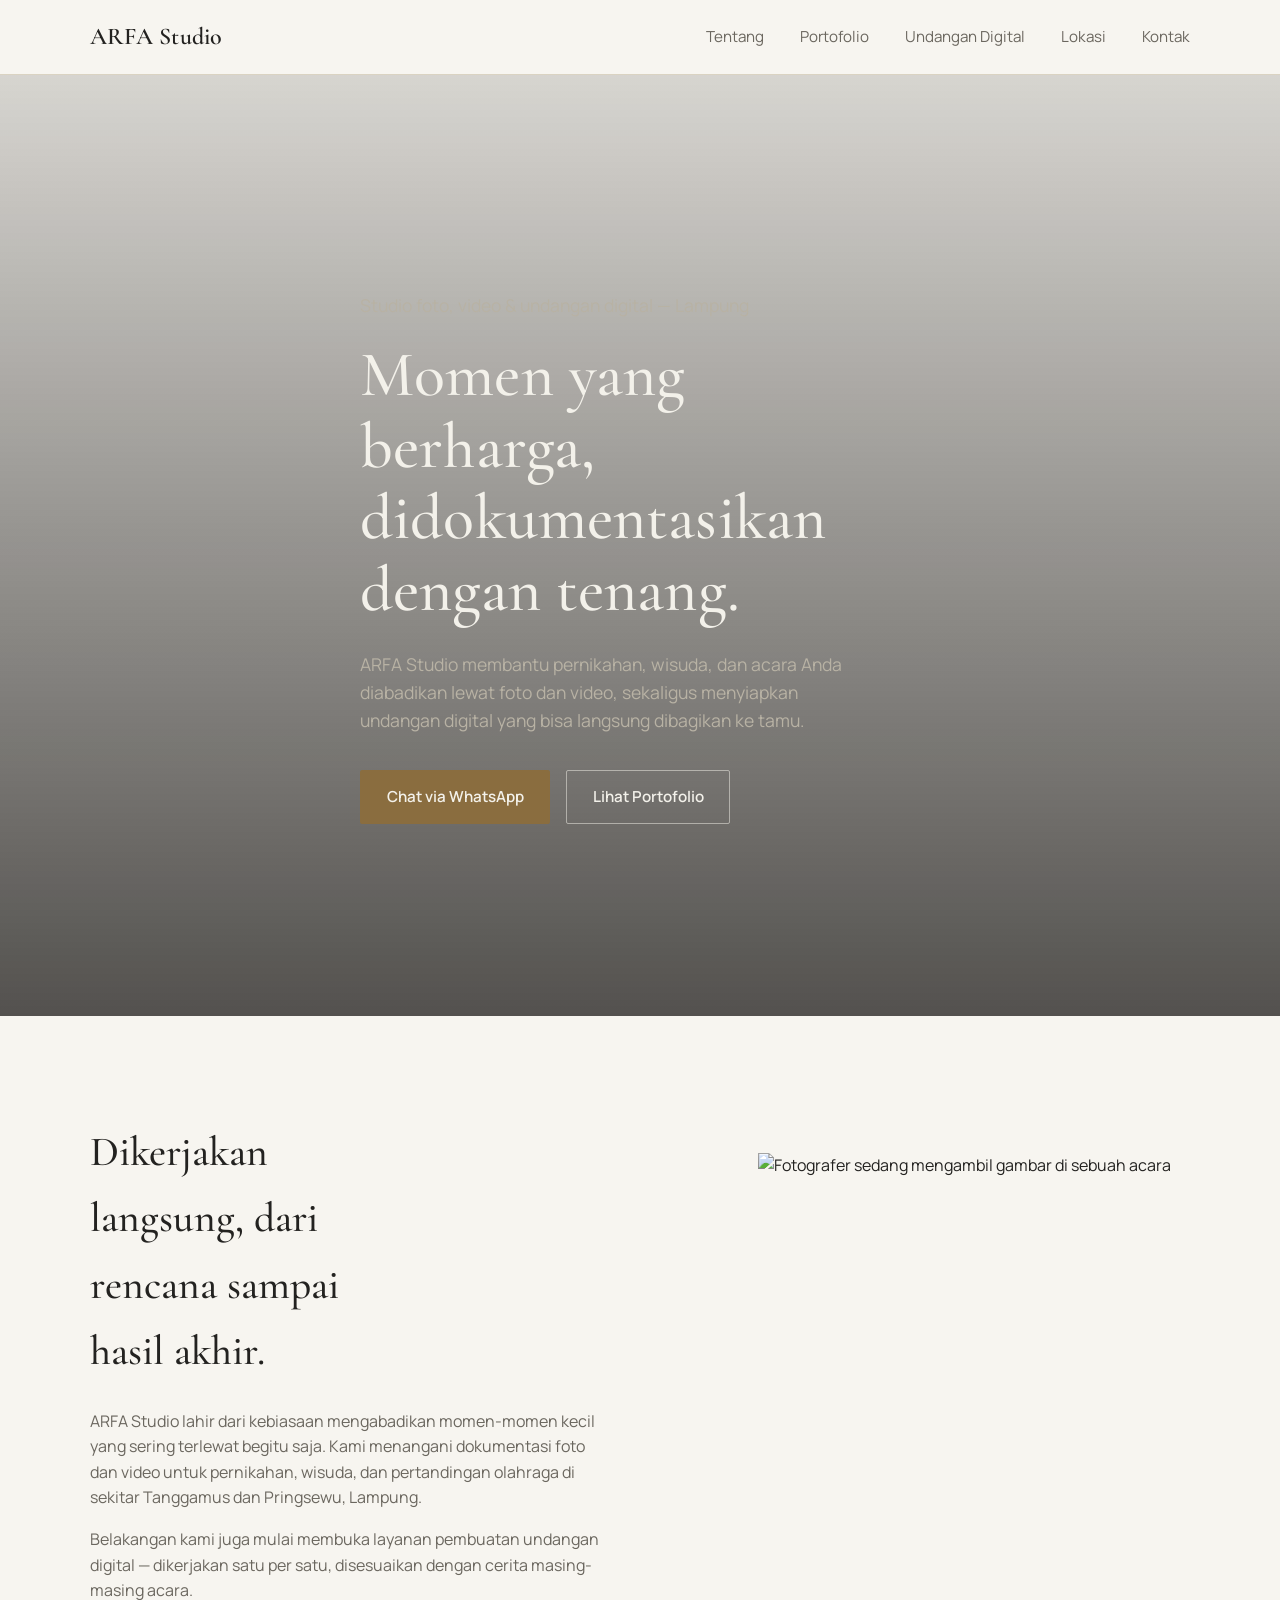
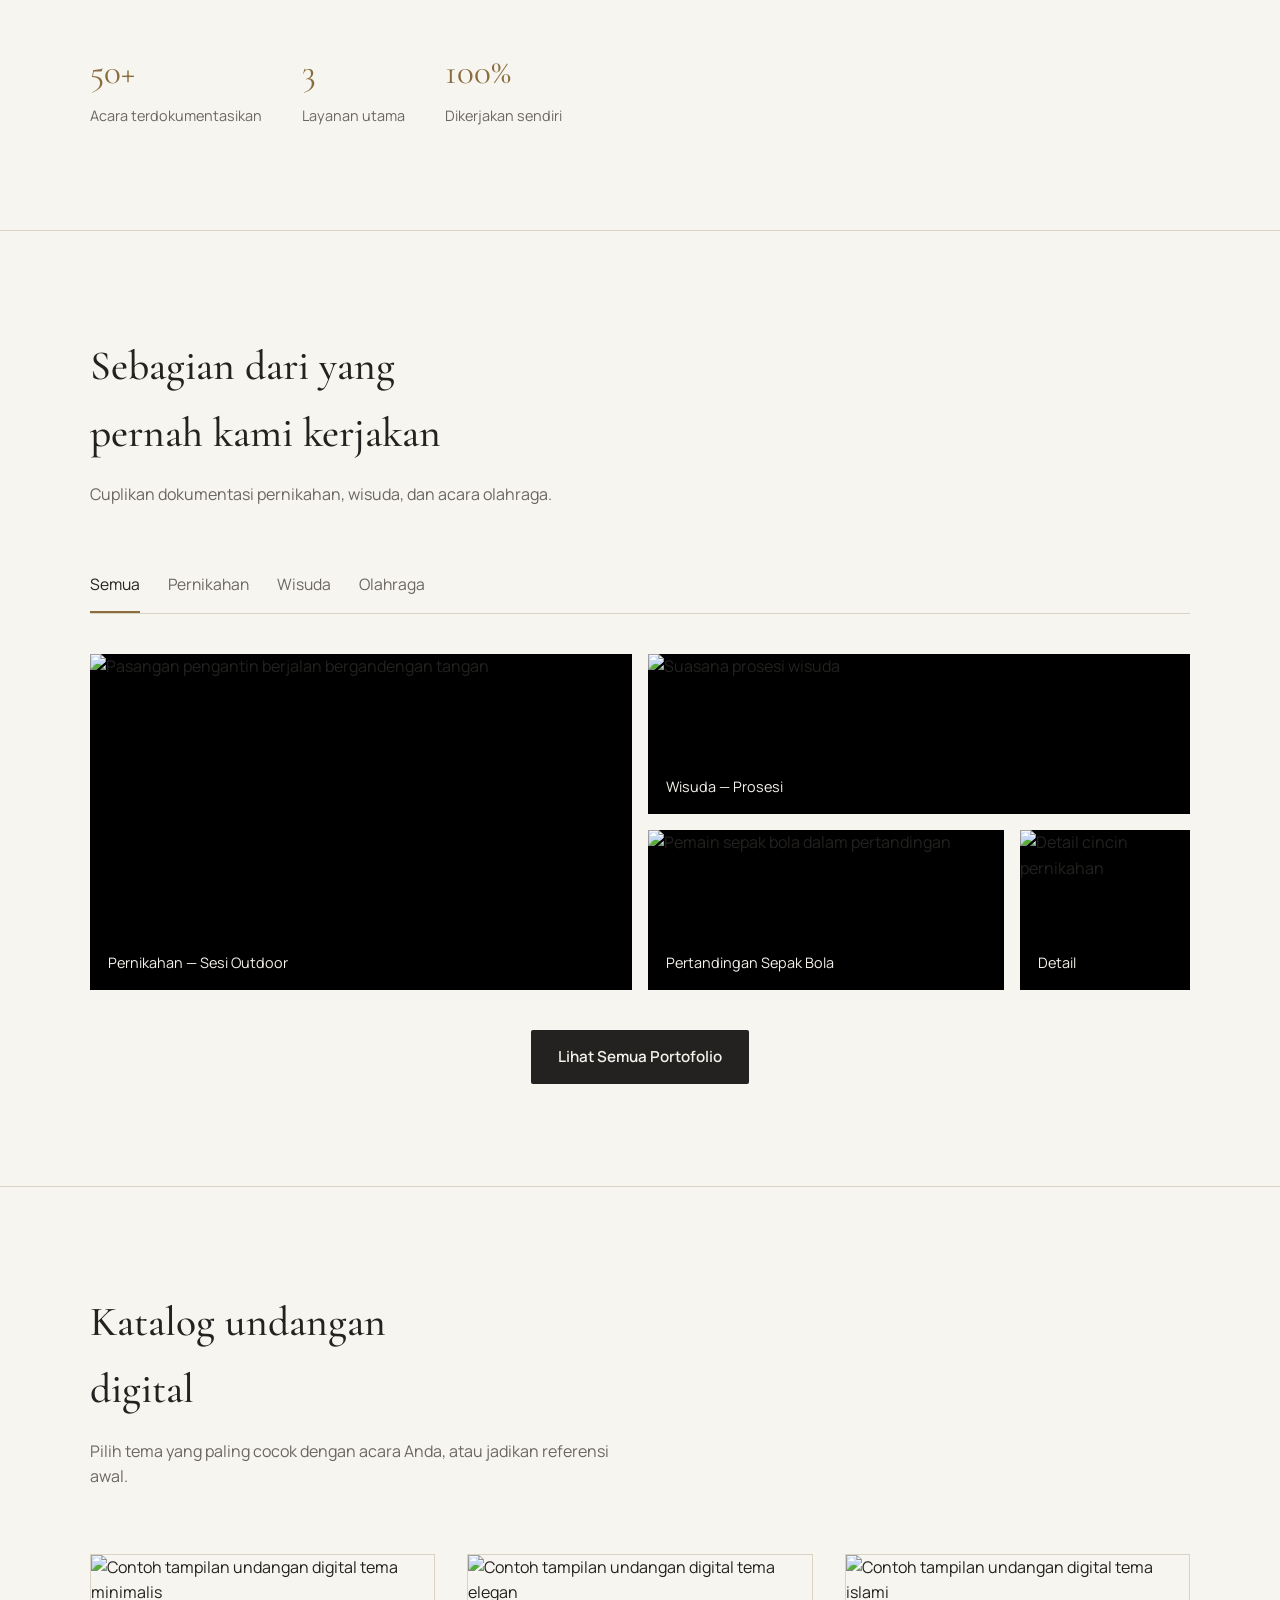
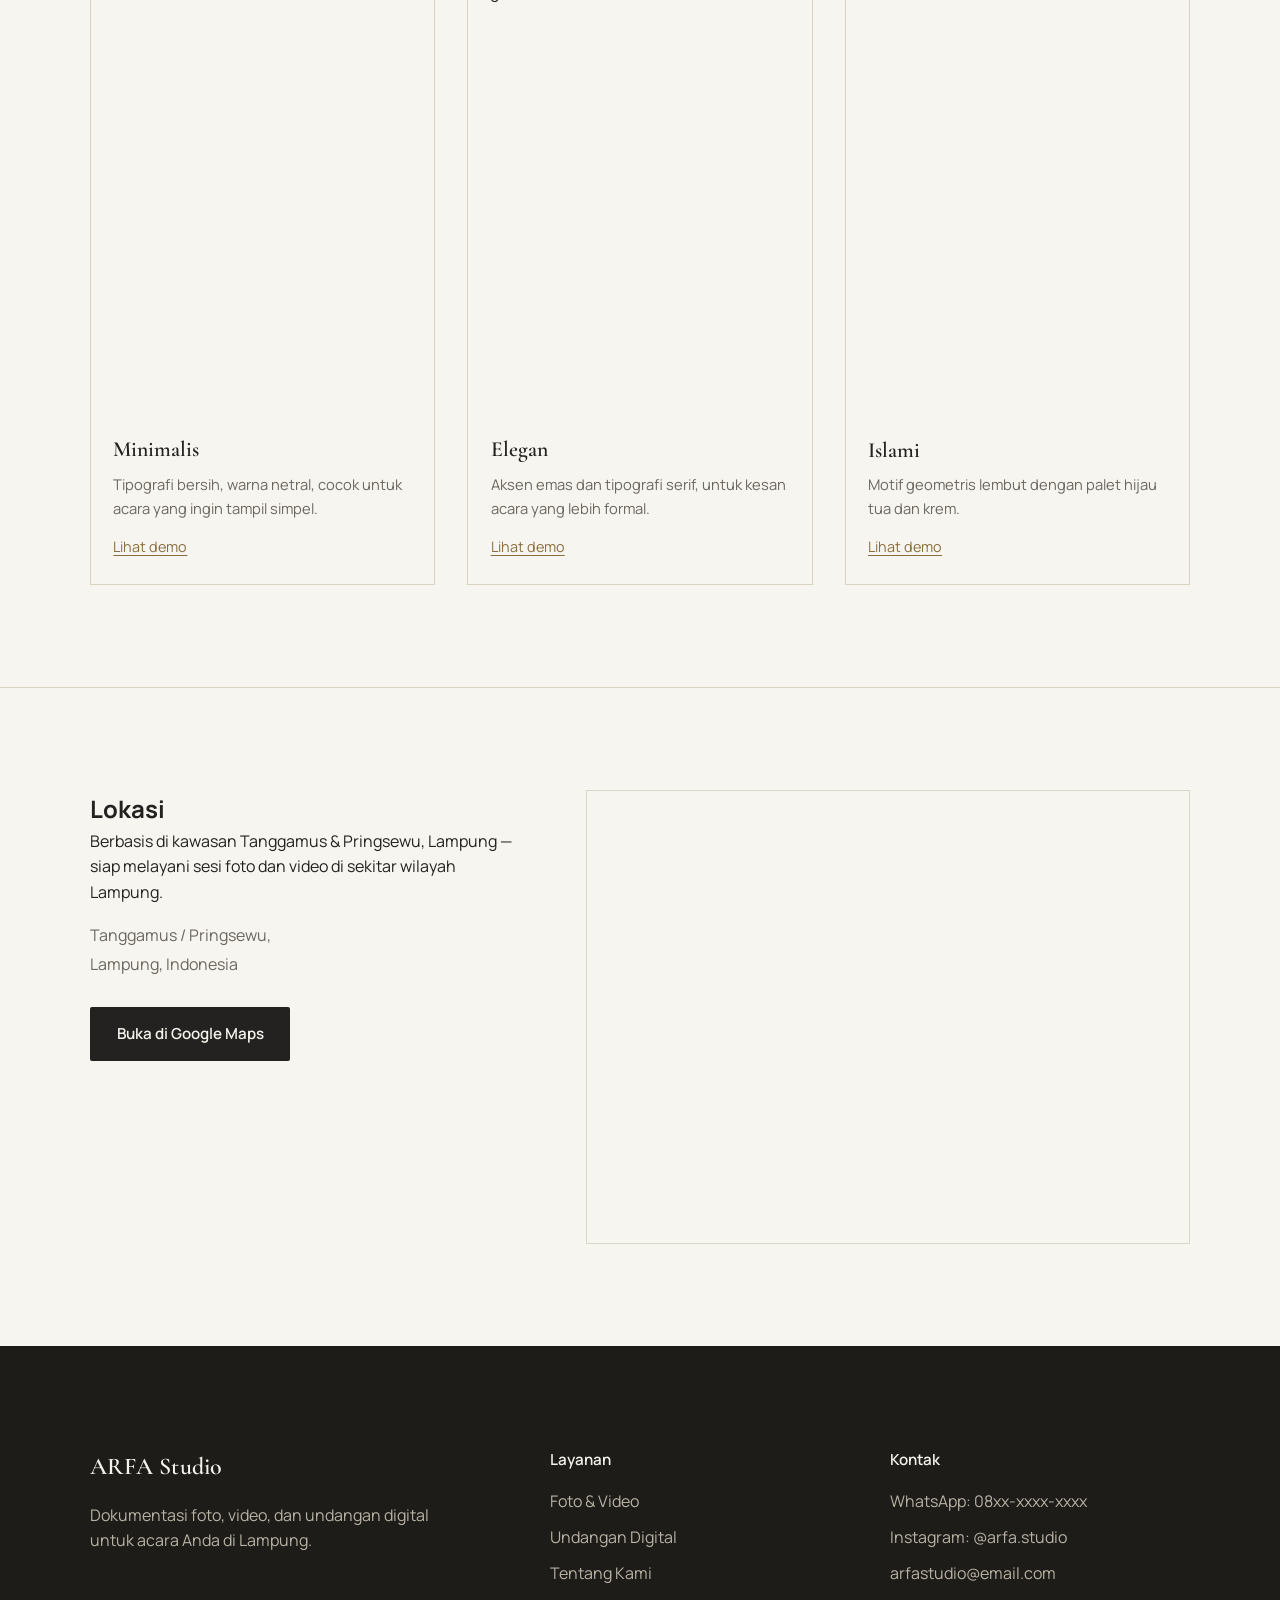
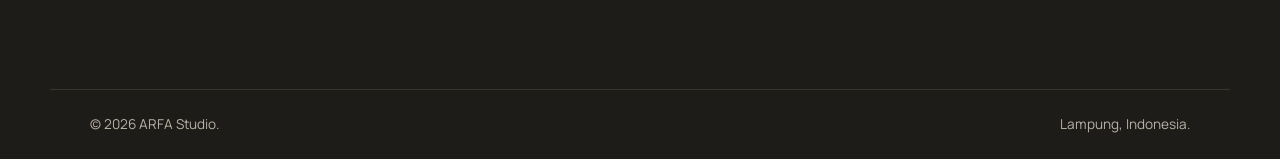
==== index.html @ a8d6da4b "Add files via upload" ====
<!DOCTYPE html>
<html lang="id">
<head>
  <meta charset="UTF-8" />
  <meta name="viewport" content="width=device-width, initial-scale=1.0" />
  <title>ARFA Studio — Foto, Video &amp; Undangan Digital</title>
  <meta name="description" content="ARFA Studio — dokumentasi foto, video, dan undangan digital untuk pernikahan, wisuda, dan acara Anda. Berbasis di Lampung." />
  <link rel="preconnect" href="https://fonts.googleapis.com">
  <link rel="preconnect" href="https://fonts.gstatic.com" crossorigin>
  <link href="https://fonts.googleapis.com/css2?family=Cormorant+Garamond:wght@500;600&family=Manrope:wght@400;500;600;700&display=swap" rel="stylesheet">
  <link rel="stylesheet" href="css/style.css" />
</head>
<body>

  <!-- ============ NAV ============ -->
  <header class="site-nav">
    <div class="wrap">
      <a href="#" class="brand">ARFA Studio</a>
      <nav>
        <ul class="nav-links">
          <li><a href="#tentang">Tentang</a></li>
          <li><a href="#porto">Portofolio</a></li>
          <li><a href="#undangan">Undangan Digital</a></li>
          <li><a href="#lokasi">Lokasi</a></li>
          <li><a href="#kontak">Kontak</a></li>
        </ul>
      </nav>
    </div>
  </header>

  <!-- ============ HERO ============ -->
  <section class="hero">
    <div class="wrap hero-inner">
      <p class="hero-kicker">Studio foto, video &amp; undangan digital — Lampung</p>
      <h1>Momen yang berharga, didokumentasikan dengan tenang.</h1>
      <p>
        ARFA Studio membantu pernikahan, wisuda, dan acara Anda diabadikan lewat
        foto dan video, sekaligus menyiapkan undangan digital yang bisa langsung
        dibagikan ke tamu.
      </p>
      <div class="hero-actions">
        <a href="#" class="btn btn-primary">Chat via WhatsApp</a>
        <a href="#porto" class="btn btn-ghost">Lihat Portofolio</a>
      </div>
    </div>
  </section>

  <!-- ============ TENTANG ============ -->
  <section id="tentang">
    <div class="wrap about-grid">
      <div class="about-copy">
        <h2>Dikerjakan langsung, dari rencana sampai hasil akhir.</h2>
        <p>
          ARFA Studio lahir dari kebiasaan mengabadikan momen-momen kecil yang
          sering terlewat begitu saja. Kami menangani dokumentasi foto dan video
          untuk pernikahan, wisuda, dan pertandingan olahraga di sekitar
          Tanggamus dan Pringsewu, Lampung.
        </p>
        <p>
          Belakangan kami juga mulai membuka layanan pembuatan undangan digital —
          dikerjakan satu per satu, disesuaikan dengan cerita masing-masing acara.
        </p>
        <dl class="about-figures">
          <div class="figure">
            <dd>50+</dd>
            <dt>Acara terdokumentasikan</dt>
          </div>
          <div class="figure">
            <dd>3</dd>
            <dt>Layanan utama</dt>
          </div>
          <div class="figure">
            <dd>100%</dd>
            <dt>Dikerjakan sendiri</dt>
          </div>
        </dl>
      </div>
      <div class="about-photo">
        <img
          src="https://images.unsplash.com/photo-1537633552985-df8429e8048b?q=80&w=1200&auto=format&fit=crop"
          alt="Fotografer sedang mengambil gambar di sebuah acara"
          loading="lazy"
        />
      </div>
    </div>
  </section>

  <!-- ============ PORTOFOLIO ============ -->
  <section id="porto" class="section-line">
    <div class="wrap">
      <div class="section-head">
        <h2>Sebagian dari yang pernah kami kerjakan</h2>
        <p>Cuplikan dokumentasi pernikahan, wisuda, dan acara olahraga.</p>
      </div>

      <div class="portfolio-tabs">
        <span class="active">Semua</span>
        <span>Pernikahan</span>
        <span>Wisuda</span>
        <span>Olahraga</span>
      </div>

      <div class="portfolio-grid">
        <div class="portfolio-item item-a">
          <img
            src="https://images.unsplash.com/photo-1519741497674-611481863552?q=80&w=1200&auto=format&fit=crop"
            alt="Pasangan pengantin berjalan bergandengan tangan"
            loading="lazy"
          />
          <span class="cap">Pernikahan — Sesi Outdoor</span>
        </div>
        <div class="portfolio-item item-b">
          <img
            src="https://images.unsplash.com/photo-1523050854058-8df90110c9f1?q=80&w=1200&auto=format&fit=crop"
            alt="Suasana prosesi wisuda"
            loading="lazy"
          />
          <span class="cap">Wisuda — Prosesi</span>
        </div>
        <div class="portfolio-item item-c">
          <img
            src="https://images.unsplash.com/photo-1508098682722-e99c43a406b2?q=80&w=1200&auto=format&fit=crop"
            alt="Pemain sepak bola dalam pertandingan"
            loading="lazy"
          />
          <span class="cap">Pertandingan Sepak Bola</span>
        </div>
        <div class="portfolio-item item-d">
          <img
            src="https://images.unsplash.com/photo-1465495976277-4387d4b0b4c6?q=80&w=800&auto=format&fit=crop"
            alt="Detail cincin pernikahan"
            loading="lazy"
          />
          <span class="cap">Detail</span>
        </div>
      </div>

      <div class="portfolio-more">
        <a href="#" class="btn btn-dark">Lihat Semua Portofolio</a>
      </div>
    </div>
  </section>

  <!-- ============ KATALOG UNDANGAN ============ -->
  <section id="undangan" class="section-line">
    <div class="wrap">
      <div class="section-head">
        <h2>Katalog undangan digital</h2>
        <p>Pilih tema yang paling cocok dengan acara Anda, atau jadikan referensi awal.</p>
      </div>

      <div class="katalog-grid">
        <div class="katalog-card">
          <img
            src="https://images.unsplash.com/photo-1465495976277-4387d4b0b4c6?q=80&w=800&auto=format&fit=crop"
            alt="Contoh tampilan undangan digital tema minimalis"
            loading="lazy"
          />
          <div class="katalog-card-body">
            <h3>Minimalis</h3>
            <p>Tipografi bersih, warna netral, cocok untuk acara yang ingin tampil simpel.</p>
            <a href="#">Lihat demo</a>
          </div>
        </div>
        <div class="katalog-card">
          <img
            src="https://images.unsplash.com/photo-1519225421980-715cb0215aed?q=80&w=800&auto=format&fit=crop"
            alt="Contoh tampilan undangan digital tema elegan"
            loading="lazy"
          />
          <div class="katalog-card-body">
            <h3>Elegan</h3>
            <p>Aksen emas dan tipografi serif, untuk kesan acara yang lebih formal.</p>
            <a href="#">Lihat demo</a>
          </div>
        </div>
        <div class="katalog-card">
          <img
            src="https://images.unsplash.com/photo-1611868862072-4dd8f89f7c8a?q=80&w=800&auto=format&fit=crop"
            alt="Contoh tampilan undangan digital tema islami"
            loading="lazy"
          />
          <div class="katalog-card-body">
            <h3>Islami</h3>
            <p>Motif geometris lembut dengan palet hijau tua dan krem.</p>
            <a href="#">Lihat demo</a>
          </div>
        </div>
      </div>
    </div>
  </section>

  <!-- ============ LOKASI ============ -->
  <section id="lokasi" class="section-line">
    <div class="wrap lokasi-grid">
      <div class="lokasi-copy">
        <h2>Lokasi</h2>
        <p>
          Berbasis di kawasan Tanggamus &amp; Pringsewu, Lampung — siap melayani
          sesi foto dan video di sekitar wilayah Lampung.
        </p>
        <address>
          Tanggamus / Pringsewu,<br />
          Lampung, Indonesia
        </address>
        <a href="#" class="btn btn-dark">Buka di Google Maps</a>
      </div>
      <iframe
        class="map-frame"
        src="https://www.google.com/maps?q=Pringsewu,Lampung&output=embed"
        loading="lazy"
        referrerpolicy="no-referrer-when-downgrade"
        title="Peta lokasi ARFA Studio"
      ></iframe>
    </div>
  </section>

  <!-- ============ FOOTER / KONTAK ============ -->
  <footer id="kontak" class="site-footer">
    <div class="wrap footer-grid">
      <div class="footer-brand">
        <a href="#" class="brand">ARFA Studio</a>
        <p>Dokumentasi foto, video, dan undangan digital untuk acara Anda di Lampung.</p>
      </div>
      <div class="footer-col">
        <h4>Layanan</h4>
        <ul>
          <li><a href="#porto">Foto &amp; Video</a></li>
          <li><a href="#undangan">Undangan Digital</a></li>
          <li><a href="#tentang">Tentang Kami</a></li>
        </ul>
      </div>
      <div class="footer-col">
        <h4>Kontak</h4>
        <ul>
          <li><a href="#">WhatsApp: 08xx-xxxx-xxxx</a></li>
          <li><a href="#">Instagram: @arfa.studio</a></li>
          <li><a href="#">arfastudio@email.com</a></li>
        </ul>
      </div>
    </div>
    <div class="wrap footer-bottom">
      <span>&copy; 2026 ARFA Studio.</span>
      <span>Lampung, Indonesia.</span>
    </div>
  </footer>

</body>
</html>
---- css/style.css ----
/* ================================
   ARFA Studio — Landing Page
   Elegan, minimalis, editorial.
================================= */

:root {
  --color-bg: #F7F5F0;
  --color-bg-dark: #1E1C19;
  --color-text: #232220;
  --color-text-soft: #6B675F;
  --color-text-invert: #F3F1EA;
  --color-text-invert-soft: #B8B2A4;
  --color-accent: #8A6D3F;
  --color-line: #DAD3C2;
  --color-line-dark: #3A362F;

  --font-display: "Cormorant Garamond", Georgia, serif;
  --font-body: "Manrope", -apple-system, BlinkMacSystemFont, sans-serif;

  --content-width: 1180px;
  --space-xl: clamp(4rem, 8vw, 8rem);
  --space-lg: clamp(2.5rem, 5vw, 4.5rem);
}

* {
  box-sizing: border-box;
  margin: 0;
  padding: 0;
}

html {
  scroll-behavior: smooth;
}

@media (prefers-reduced-motion: reduce) {
  html {
    scroll-behavior: auto;
  }
  * {
    animation-duration: 0.01ms !important;
    transition-duration: 0.01ms !important;
  }
}

body {
  font-family: var(--font-body);
  background: var(--color-bg);
  color: var(--color-text);
  line-height: 1.6;
  font-size: 1rem;
  -webkit-font-smoothing: antialiased;
}

img {
  max-width: 100%;
  display: block;
}

a {
  color: inherit;
}

.wrap {
  max-width: var(--content-width);
  margin-inline: auto;
  padding-inline: clamp(1.25rem, 4vw, 2.5rem);
}

a:focus-visible,
button:focus-visible {
  outline: 2px solid var(--color-accent);
  outline-offset: 3px;
}

/* ---------- Nav ---------- */

.site-nav {
  position: sticky;
  top: 0;
  z-index: 40;
  background: rgba(247, 245, 240, 0.86);
  backdrop-filter: blur(10px);
  border-bottom: 1px solid var(--color-line);
}

.site-nav .wrap {
  display: flex;
  align-items: center;
  justify-content: space-between;
  padding-block: 1.1rem;
}

.brand {
  font-family: var(--font-display);
  font-size: 1.5rem;
  font-weight: 600;
  letter-spacing: 0.01em;
  text-decoration: none;
}

.nav-links {
  display: flex;
  gap: clamp(1.25rem, 3vw, 2.25rem);
  list-style: none;
  font-size: 0.95rem;
}

.nav-links a {
  text-decoration: none;
  color: var(--color-text-soft);
  transition: color 0.2s ease;
}

.nav-links a:hover {
  color: var(--color-text);
}

.nav-toggle {
  display: none;
}

/* ---------- Hero ---------- */

.hero {
  position: relative;
  min-height: 92vh;
  display: flex;
  align-items: flex-end;
  background: linear-gradient(180deg, rgba(30, 28, 25, 0.15) 0%, rgba(20, 18, 16, 0.72) 100%),
    url("https://images.unsplash.com/photo-1519741497674-611481863552?q=80&w=1740&auto=format&fit=crop")
      center/cover no-repeat;
  color: var(--color-text-invert);
}

.hero-inner {
  padding-block: clamp(3rem, 10vh, 6rem);
  max-width: 640px;
}

.hero-kicker {
  font-size: 0.95rem;
  color: var(--color-text-invert-soft);
  margin-bottom: 1.25rem;
}

.hero h1 {
  font-family: var(--font-display);
  font-weight: 500;
  font-size: clamp(2.4rem, 5.5vw, 4rem);
  line-height: 1.12;
  letter-spacing: 0.002em;
}

.hero p {
  margin-top: 1.5rem;
  font-size: 1.1rem;
  max-width: 46ch;
  color: var(--color-text-invert-soft);
}

.hero-actions {
  margin-top: 2.25rem;
  display: flex;
  gap: 1rem;
  flex-wrap: wrap;
}

/* ---------- Buttons ---------- */

.btn {
  display: inline-flex;
  align-items: center;
  gap: 0.5rem;
  padding: 0.85rem 1.6rem;
  font-family: var(--font-body);
  font-size: 0.95rem;
  font-weight: 600;
  text-decoration: none;
  border: 1px solid transparent;
  border-radius: 2px;
  cursor: pointer;
  transition: background 0.2s ease, color 0.2s ease, border-color 0.2s ease;
}

.btn-primary {
  background: var(--color-accent);
  color: var(--color-text-invert);
}

.btn-primary:hover {
  background: #7a5e34;
}

.btn-ghost {
  border-color: rgba(243, 241, 234, 0.5);
  color: var(--color-text-invert);
}

.btn-ghost:hover {
  border-color: var(--color-text-invert);
}

.btn-dark {
  background: var(--color-text);
  color: var(--color-text-invert);
}

.btn-dark:hover {
  background: #000;
}

/* ---------- Section shell ---------- */

section {
  padding-block: var(--space-xl);
}

.section-line {
  border-top: 1px solid var(--color-line);
}

.section-head {
  display: grid;
  grid-template-columns: 1fr;
  gap: 1rem;
  margin-bottom: var(--space-lg);
}

.section-head h2 {
  font-family: var(--font-display);
  font-weight: 500;
  font-size: clamp(1.9rem, 3.4vw, 2.6rem);
  max-width: 20ch;
}

.section-head p {
  color: var(--color-text-soft);
  max-width: 52ch;
}

/* ---------- About ---------- */

.about-grid {
  display: grid;
  grid-template-columns: 7fr 5fr;
  gap: clamp(2rem, 5vw, 4rem);
  align-items: center;
}

.about-copy h2 {
  font-family: var(--font-display);
  font-weight: 500;
  font-size: clamp(1.9rem, 3.4vw, 2.6rem);
  margin-bottom: 1.5rem;
  max-width: 16ch;
}

.about-copy p {
  color: var(--color-text-soft);
  max-width: 52ch;
}

.about-copy p + p {
  margin-top: 1rem;
}

.about-figures {
  display: flex;
  gap: 2.5rem;
  margin-top: 2.5rem;
  flex-wrap: wrap;
}

.figure dd {
  font-family: var(--font-display);
  font-size: 2.2rem;
  color: var(--color-accent);
}

.figure dt {
  font-size: 0.9rem;
  color: var(--color-text-soft);
  margin-top: 0.25rem;
}

.about-photo img {
  width: 100%;
  aspect-ratio: 4 / 5;
  object-fit: cover;
}

/* ---------- Portfolio ---------- */

.portfolio-tabs {
  display: flex;
  gap: 1.75rem;
  margin-bottom: 2.5rem;
  flex-wrap: wrap;
  border-bottom: 1px solid var(--color-line);
}

.portfolio-tabs span {
  padding-bottom: 0.9rem;
  font-size: 0.98rem;
  color: var(--color-text-soft);
  border-bottom: 2px solid transparent;
}

.portfolio-tabs span.active {
  color: var(--color-text);
  border-bottom-color: var(--color-accent);
}

.portfolio-grid {
  display: grid;
  grid-template-columns: repeat(6, 1fr);
  grid-template-rows: repeat(2, minmax(160px, auto));
  gap: 1rem;
}

.portfolio-item {
  position: relative;
  overflow: hidden;
  background: #000;
}

.portfolio-item img {
  width: 100%;
  height: 100%;
  object-fit: cover;
  transition: transform 0.5s ease;
}

.portfolio-item:hover img {
  transform: scale(1.04);
}

.portfolio-item .cap {
  position: absolute;
  left: 0;
  right: 0;
  bottom: 0;
  padding: 1rem 1.1rem;
  background: linear-gradient(180deg, transparent, rgba(0, 0, 0, 0.6));
  color: var(--color-text-invert);
  font-size: 0.9rem;
}

.item-a {
  grid-column: 1 / 4;
  grid-row: 1 / 3;
}

.item-b {
  grid-column: 4 / 7;
  grid-row: 1 / 2;
}

.item-c {
  grid-column: 4 / 6;
  grid-row: 2 / 3;
}

.item-d {
  grid-column: 6 / 7;
  grid-row: 2 / 3;
}

.portfolio-more {
  margin-top: 2.5rem;
  text-align: center;
}

/* ---------- Katalog undangan preview ---------- */

.katalog-grid {
  display: grid;
  grid-template-columns: repeat(3, 1fr);
  gap: 2rem;
}

.katalog-card {
  border: 1px solid var(--color-line);
}

.katalog-card img {
  aspect-ratio: 3 / 4;
  object-fit: cover;
}

.katalog-card-body {
  padding: 1.25rem 1.4rem 1.5rem;
}

.katalog-card-body h3 {
  font-family: var(--font-display);
  font-weight: 600;
  font-size: 1.35rem;
}

.katalog-card-body p {
  color: var(--color-text-soft);
  font-size: 0.92rem;
  margin-top: 0.4rem;
}

.katalog-card-body a {
  display: inline-block;
  margin-top: 0.9rem;
  font-size: 0.9rem;
  text-decoration: underline;
  text-underline-offset: 3px;
  color: var(--color-accent);
}

/* ---------- Lokasi ---------- */

.lokasi-grid {
  display: grid;
  grid-template-columns: 5fr 7fr;
  gap: clamp(2rem, 5vw, 4rem);
  align-items: start;
}

.lokasi-copy address {
  font-style: normal;
  color: var(--color-text-soft);
  margin-top: 1rem;
  line-height: 1.8;
}

.lokasi-copy .btn {
  margin-top: 1.75rem;
}

.map-frame {
  width: 100%;
  aspect-ratio: 4 / 3;
  border: 1px solid var(--color-line);
  filter: grayscale(0.3) contrast(1.02);
}

/* ---------- Footer / Kontak ---------- */

.site-footer {
  background: var(--color-bg-dark);
  color: var(--color-text-invert-soft);
}

.footer-grid {
  display: grid;
  grid-template-columns: 1.4fr 1fr 1fr;
  gap: 2.5rem;
  padding-block: var(--space-xl);
}

.footer-brand .brand {
  color: var(--color-text-invert);
}

.footer-brand p {
  margin-top: 1rem;
  max-width: 34ch;
}

.footer-col h4 {
  font-size: 0.95rem;
  color: var(--color-text-invert);
  margin-bottom: 1rem;
  font-weight: 600;
}

.footer-col ul {
  list-style: none;
}

.footer-col li + li {
  margin-top: 0.65rem;
}

.footer-col a {
  text-decoration: none;
  color: var(--color-text-invert-soft);
  transition: color 0.2s ease;
}

.footer-col a:hover {
  color: var(--color-text-invert);
}

.footer-bottom {
  border-top: 1px solid var(--color-line-dark);
  padding-block: 1.5rem;
  font-size: 0.85rem;
  display: flex;
  justify-content: space-between;
  flex-wrap: wrap;
  gap: 0.5rem;
}

/* ---------- Responsive ---------- */

@media (max-width: 860px) {
  .nav-links {
    display: none;
  }

  .about-grid,
  .lokasi-grid {
    grid-template-columns: 1fr;
  }

  .about-photo {
    order: -1;
  }

  .portfolio-grid {
    grid-template-columns: repeat(2, 1fr);
    grid-template-rows: none;
  }

  .item-a,
  .item-b,
  .item-c,
  .item-d {
    grid-column: auto;
    grid-row: auto;
    aspect-ratio: 4 / 3;
  }

  .katalog-grid {
    grid-template-columns: 1fr;
  }

  .footer-grid {
    grid-template-columns: 1fr;
  }
}
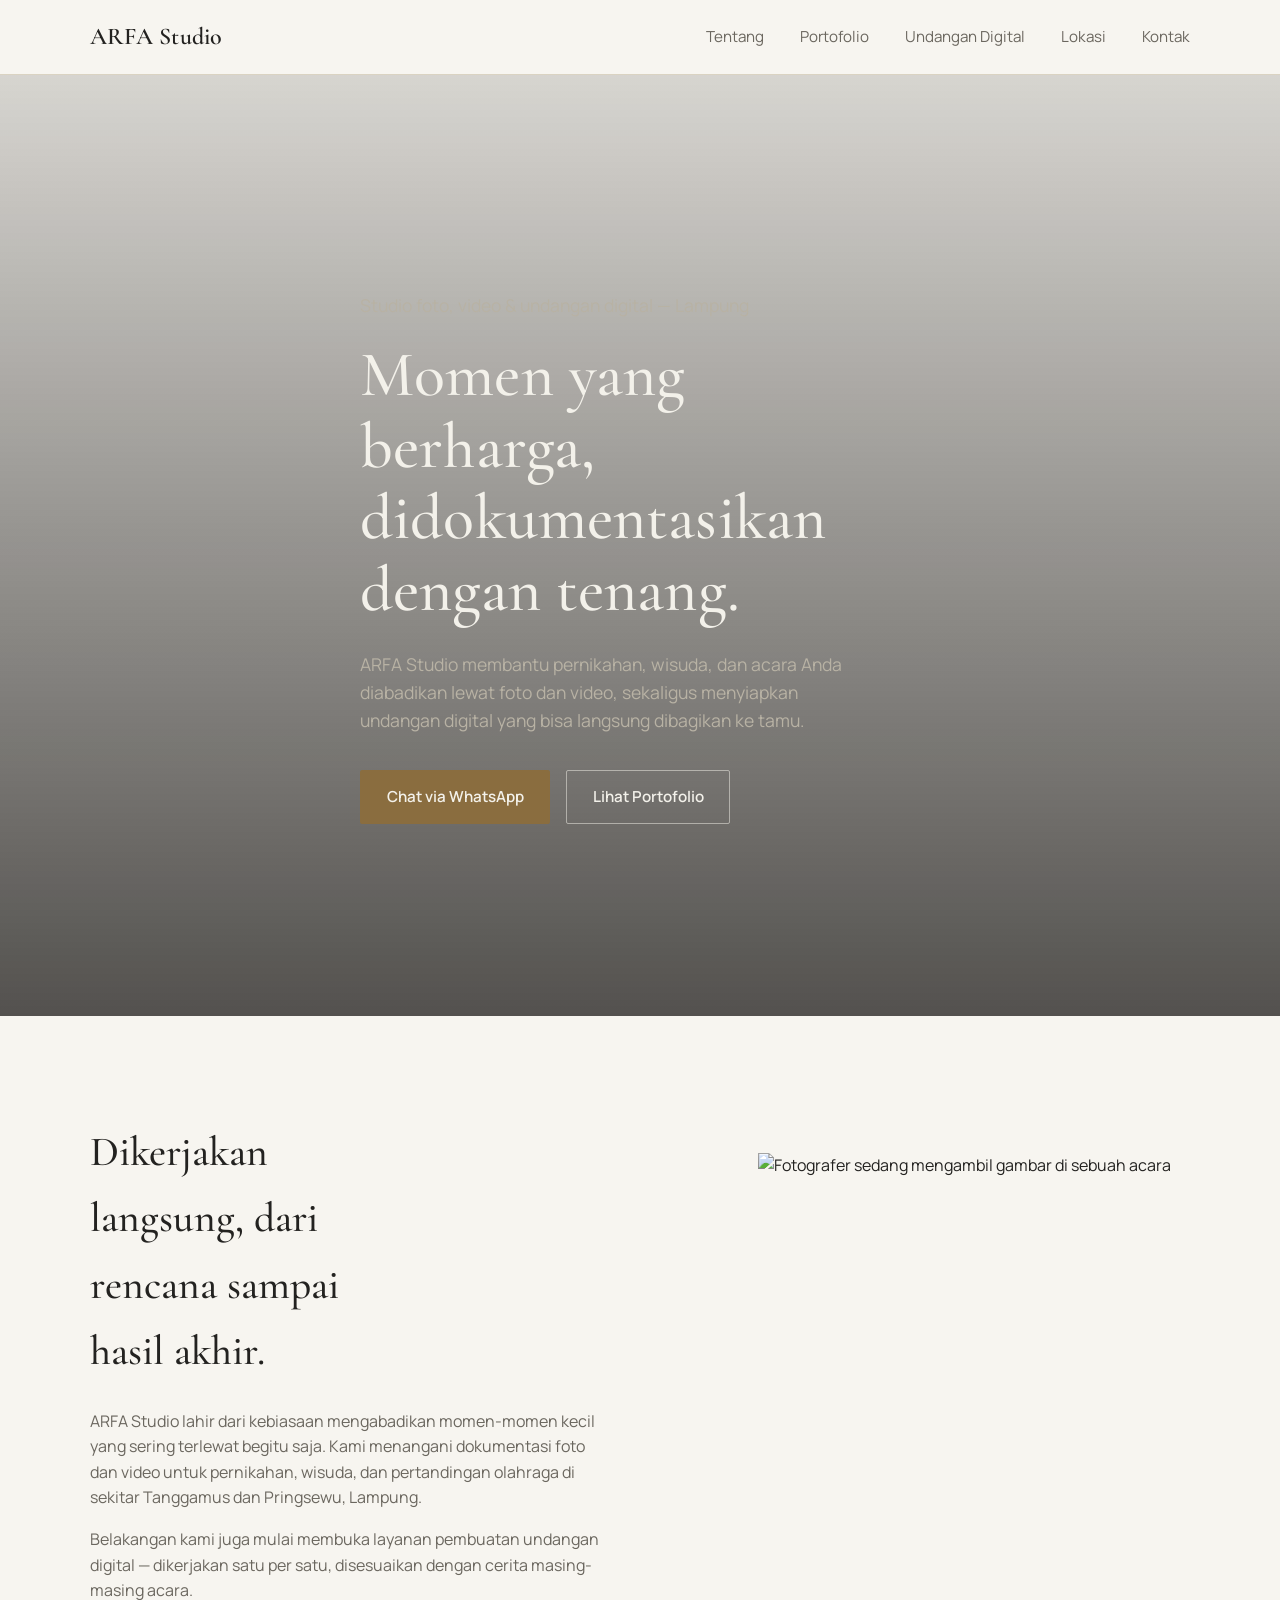
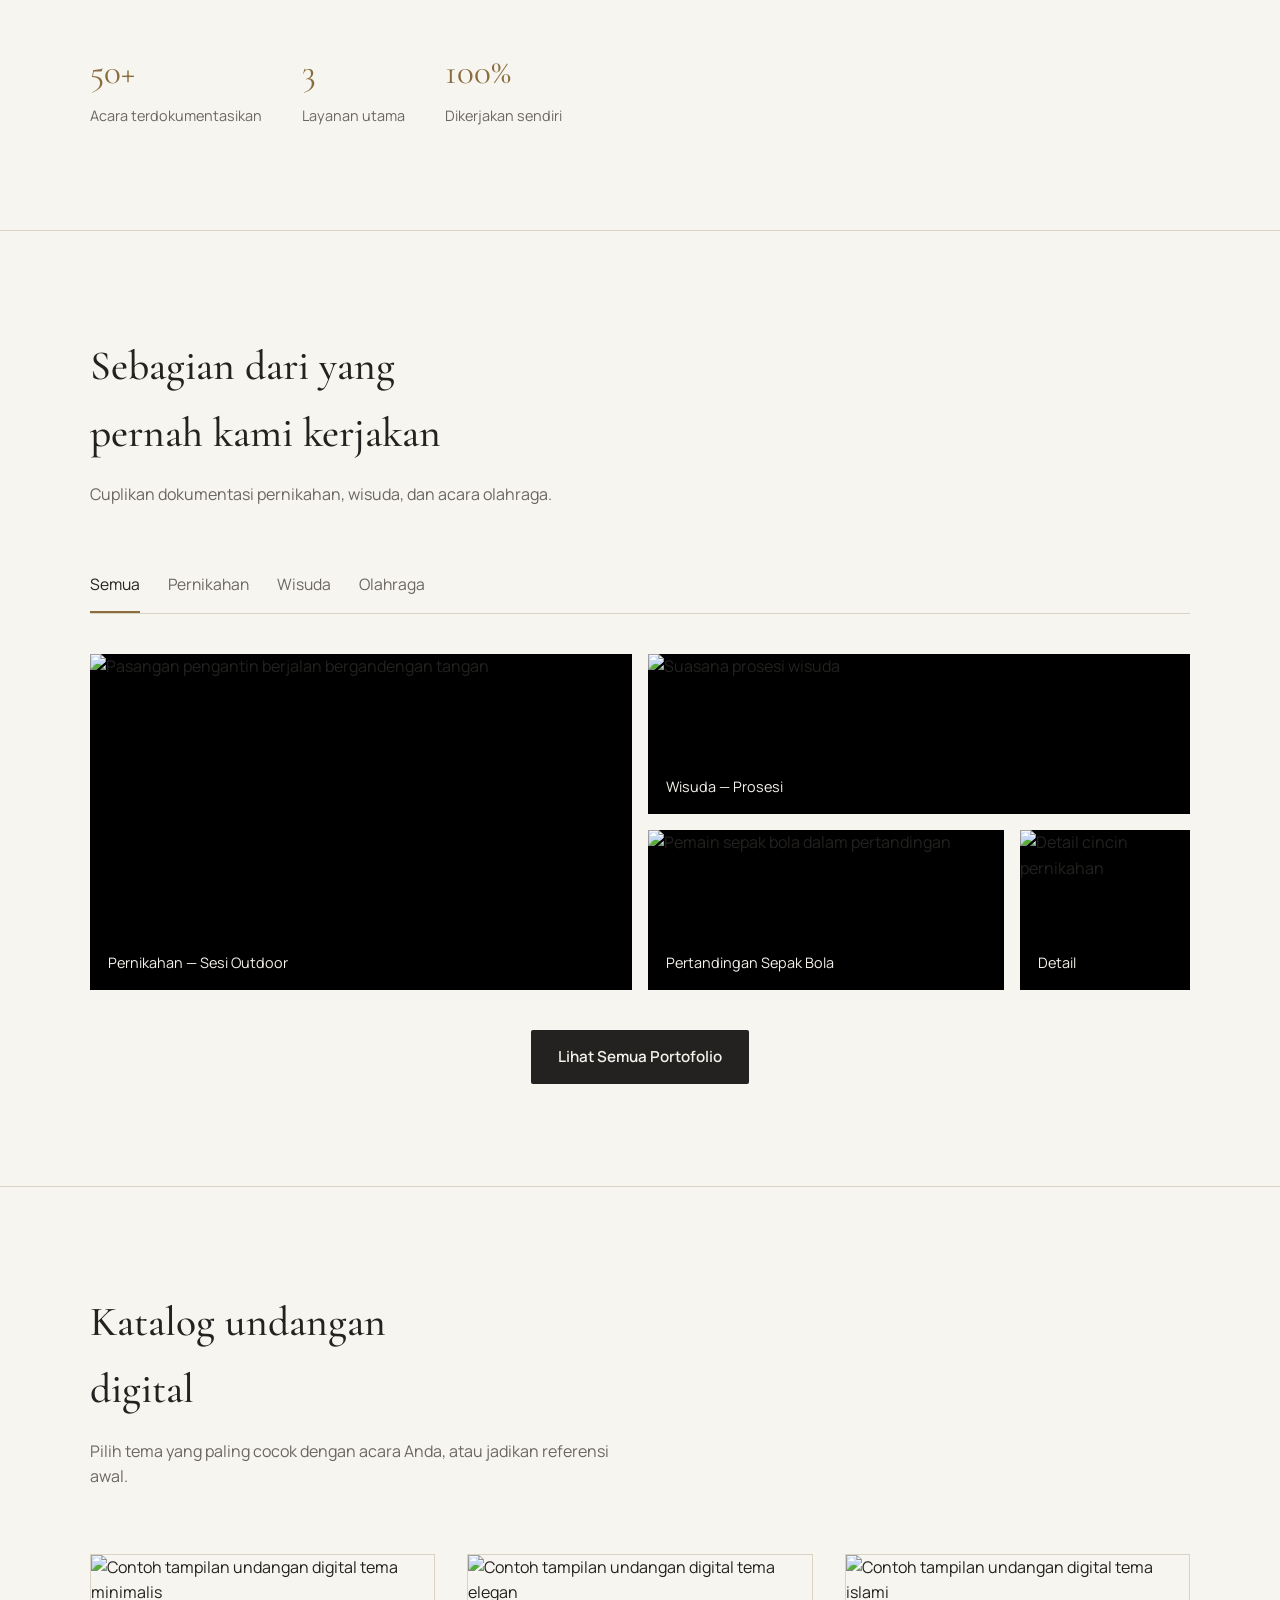
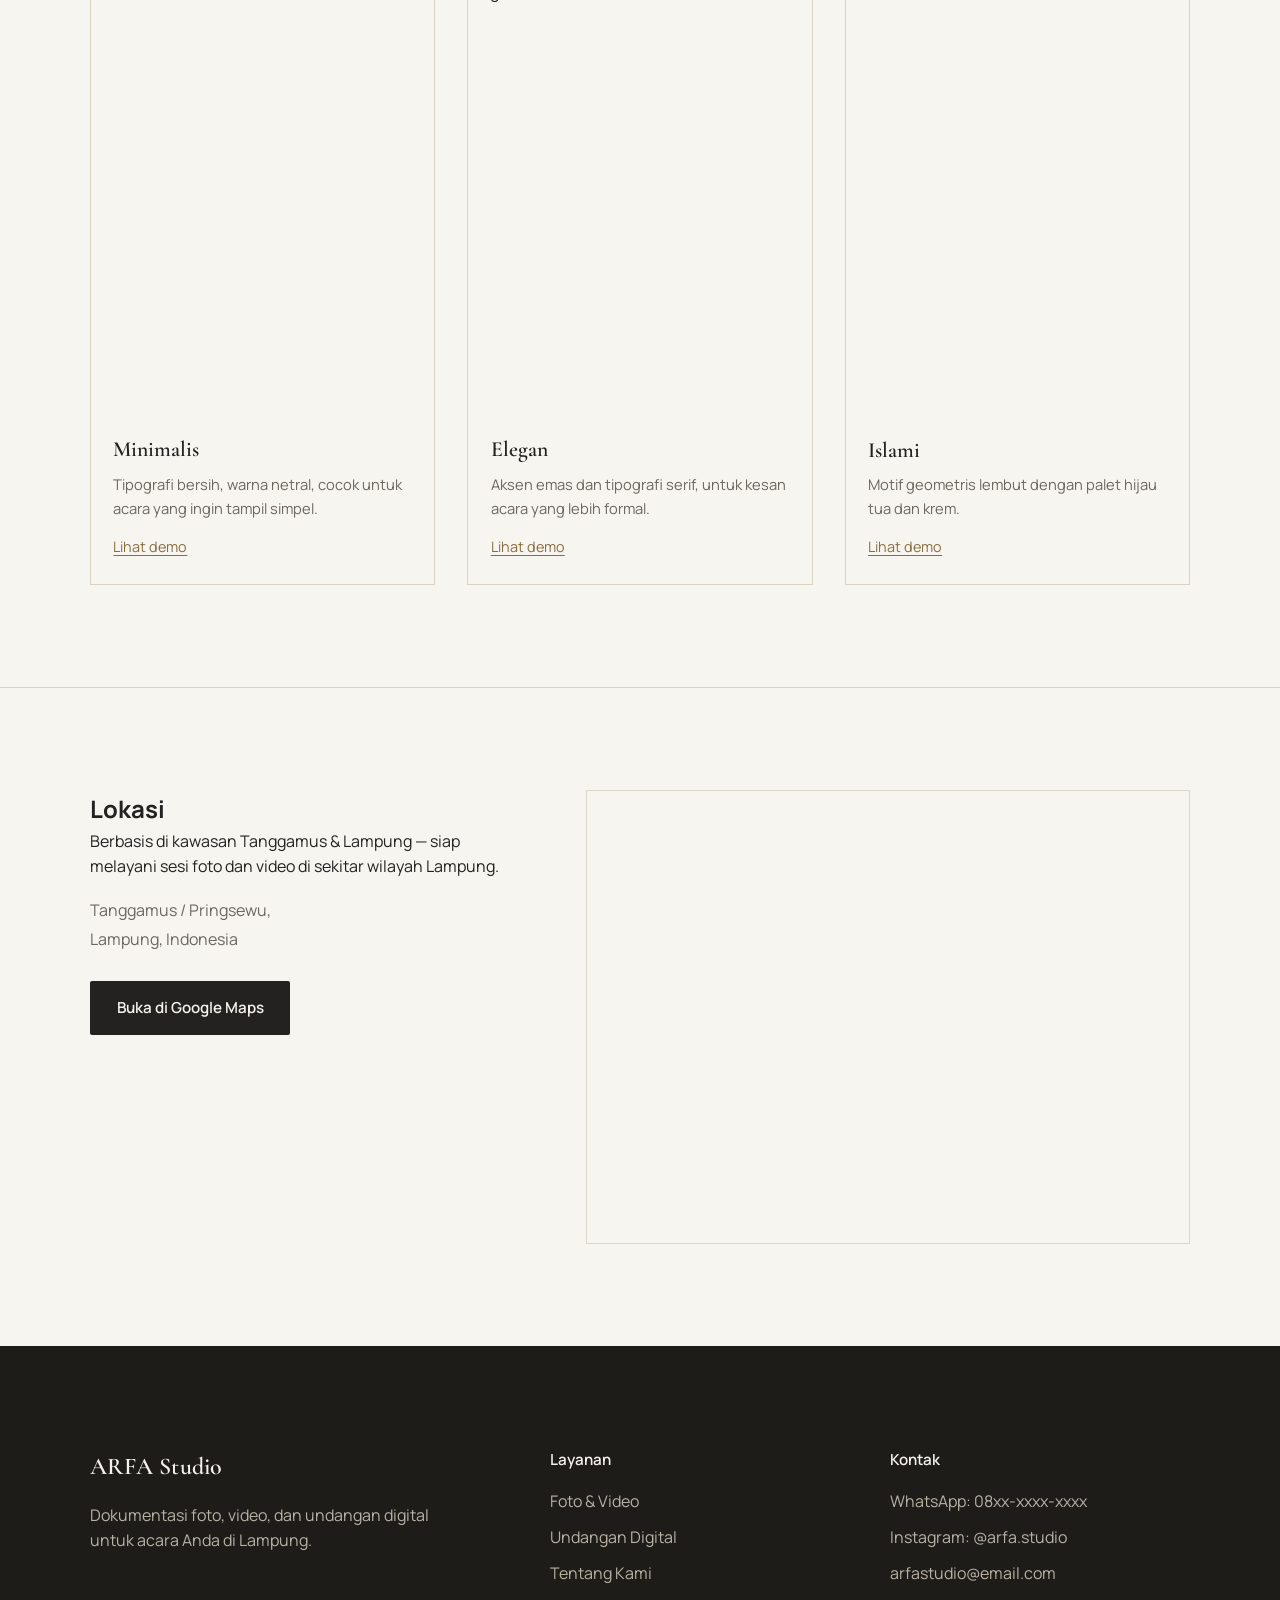
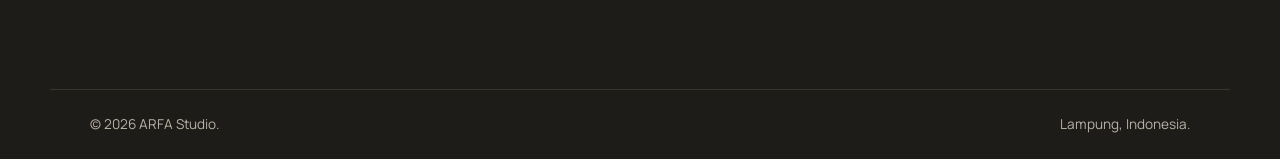
==== commit db24f004: "Update index.html" ====
--- a/index.html
+++ b/index.html
@@ -3,7 +3,7 @@
 <head>
   <meta charset="UTF-8" />
   <meta name="viewport" content="width=device-width, initial-scale=1.0" />
-  <title>ARFA Studio — Foto, Video &amp; Undangan Digital</title>
+  <title>Wadah Studio — Foto, Video &amp; Undangan Digital</title>
   <meta name="description" content="ARFA Studio — dokumentasi foto, video, dan undangan digital untuk pernikahan, wisuda, dan acara Anda. Berbasis di Lampung." />
   <link rel="preconnect" href="https://fonts.googleapis.com">
   <link rel="preconnect" href="https://fonts.gstatic.com" crossorigin>
@@ -196,14 +196,14 @@
       <div class="lokasi-copy">
         <h2>Lokasi</h2>
         <p>
-          Berbasis di kawasan Tanggamus &amp; Pringsewu, Lampung — siap melayani
+          Berbasis di kawasan Tanggamus &amp; Lampung — siap melayani
           sesi foto dan video di sekitar wilayah Lampung.
         </p>
         <address>
           Tanggamus / Pringsewu,<br />
           Lampung, Indonesia
         </address>
-        <a href="#" class="btn btn-dark">Buka di Google Maps</a>
+        <a href="https://maps.app.goo.gl/GAUUc99a5fGmSfYLA" class="btn btn-dark">Buka di Google Maps</a>
       </div>
       <iframe
         class="map-frame"
@@ -246,4 +246,4 @@
   </footer>
 
 </body>
-</html>+</html>
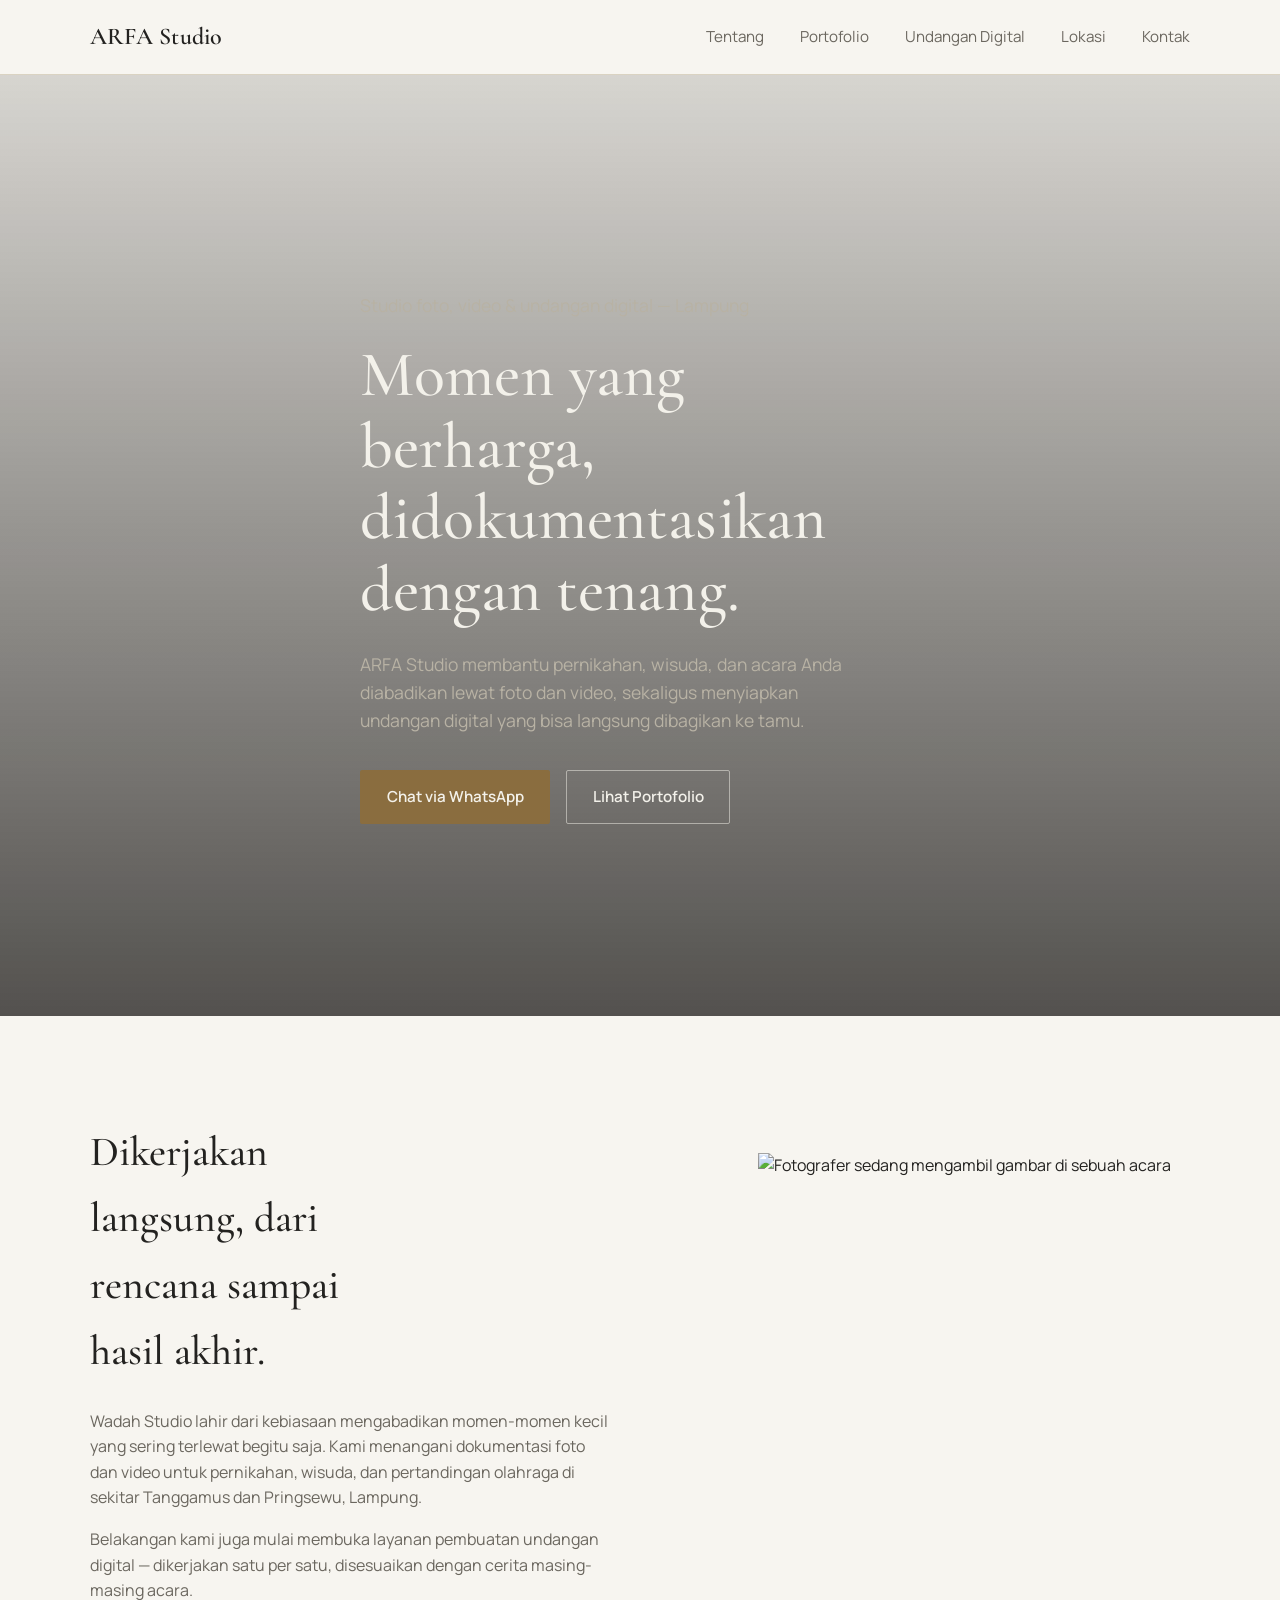
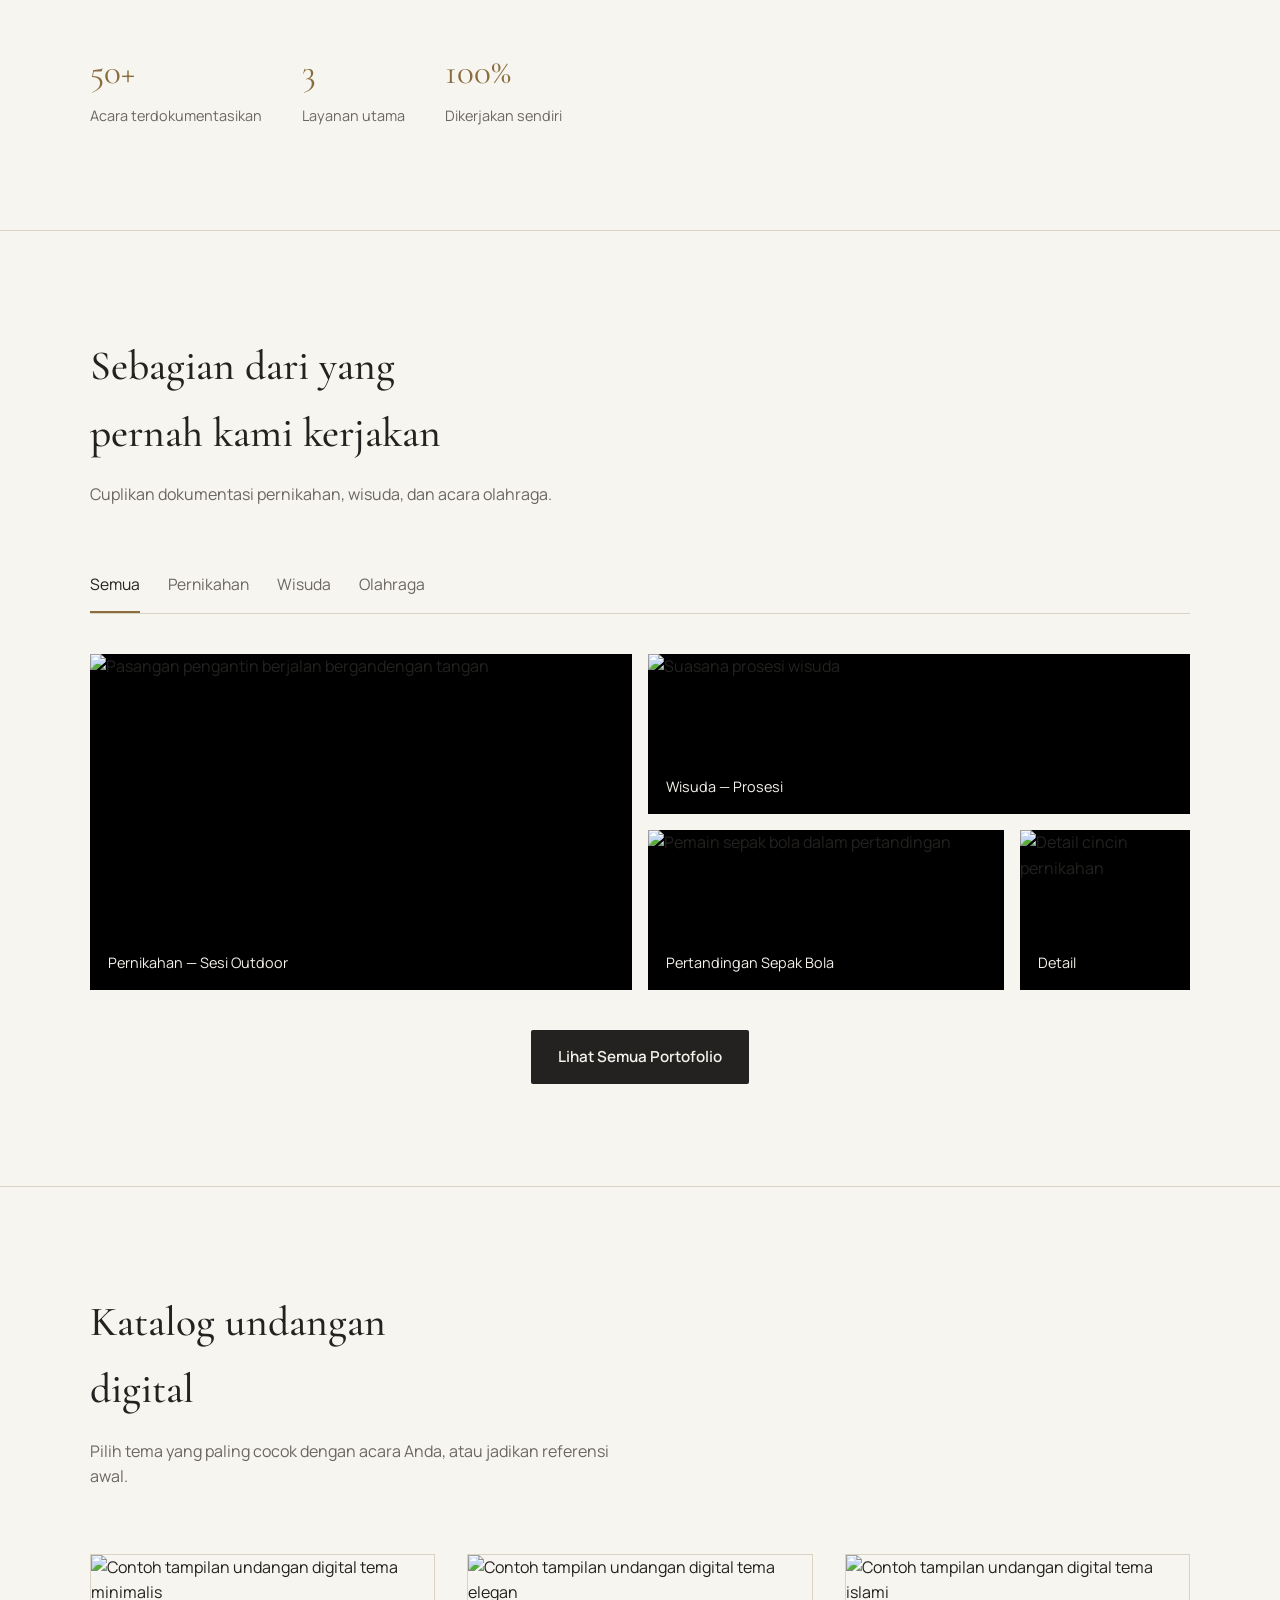
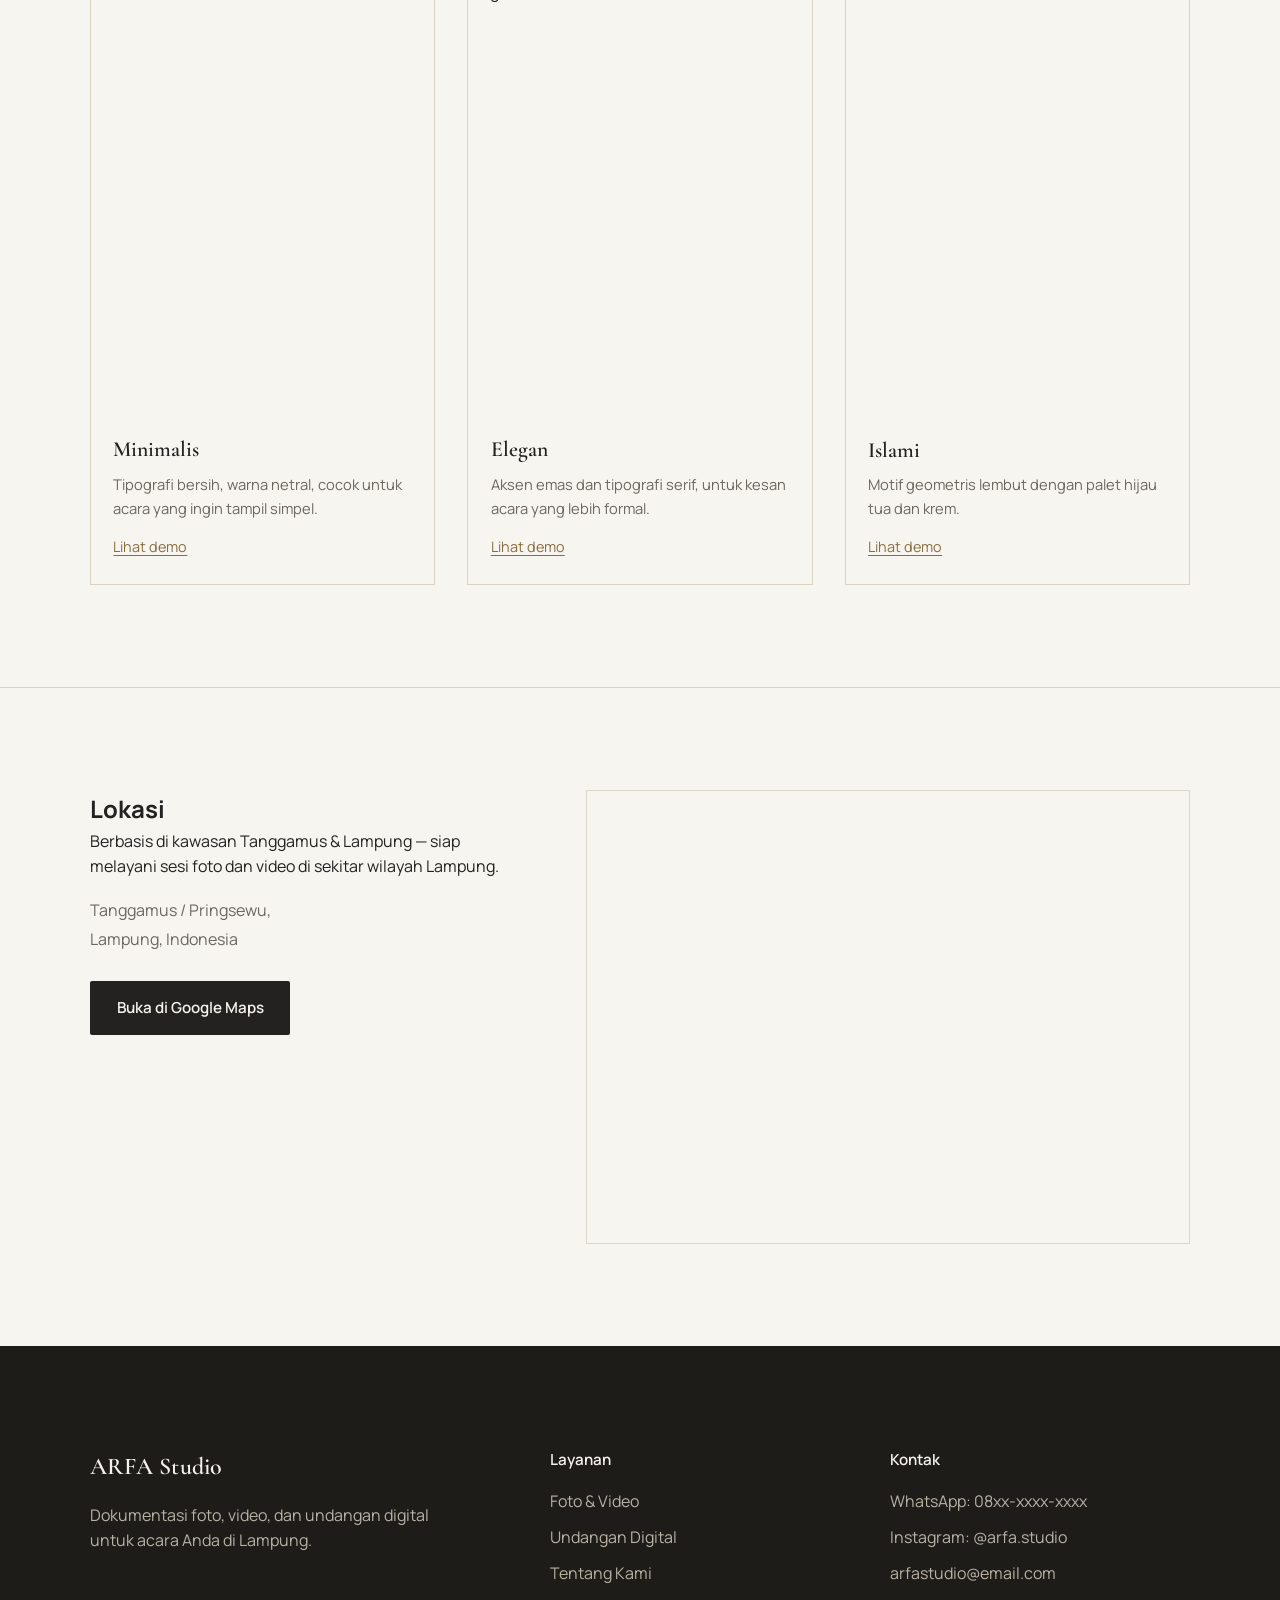
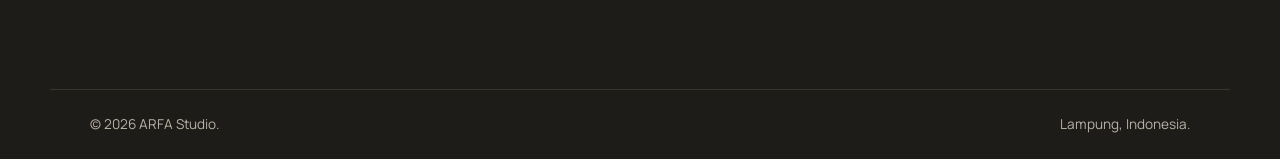
==== commit c4c78ef9: "Update index.html" ====
--- a/index.html
+++ b/index.html
@@ -51,7 +51,7 @@
       <div class="about-copy">
         <h2>Dikerjakan langsung, dari rencana sampai hasil akhir.</h2>
         <p>
-          ARFA Studio lahir dari kebiasaan mengabadikan momen-momen kecil yang
+          Wadah Studio lahir dari kebiasaan mengabadikan momen-momen kecil yang
           sering terlewat begitu saja. Kami menangani dokumentasi foto dan video
           untuk pernikahan, wisuda, dan pertandingan olahraga di sekitar
           Tanggamus dan Pringsewu, Lampung.
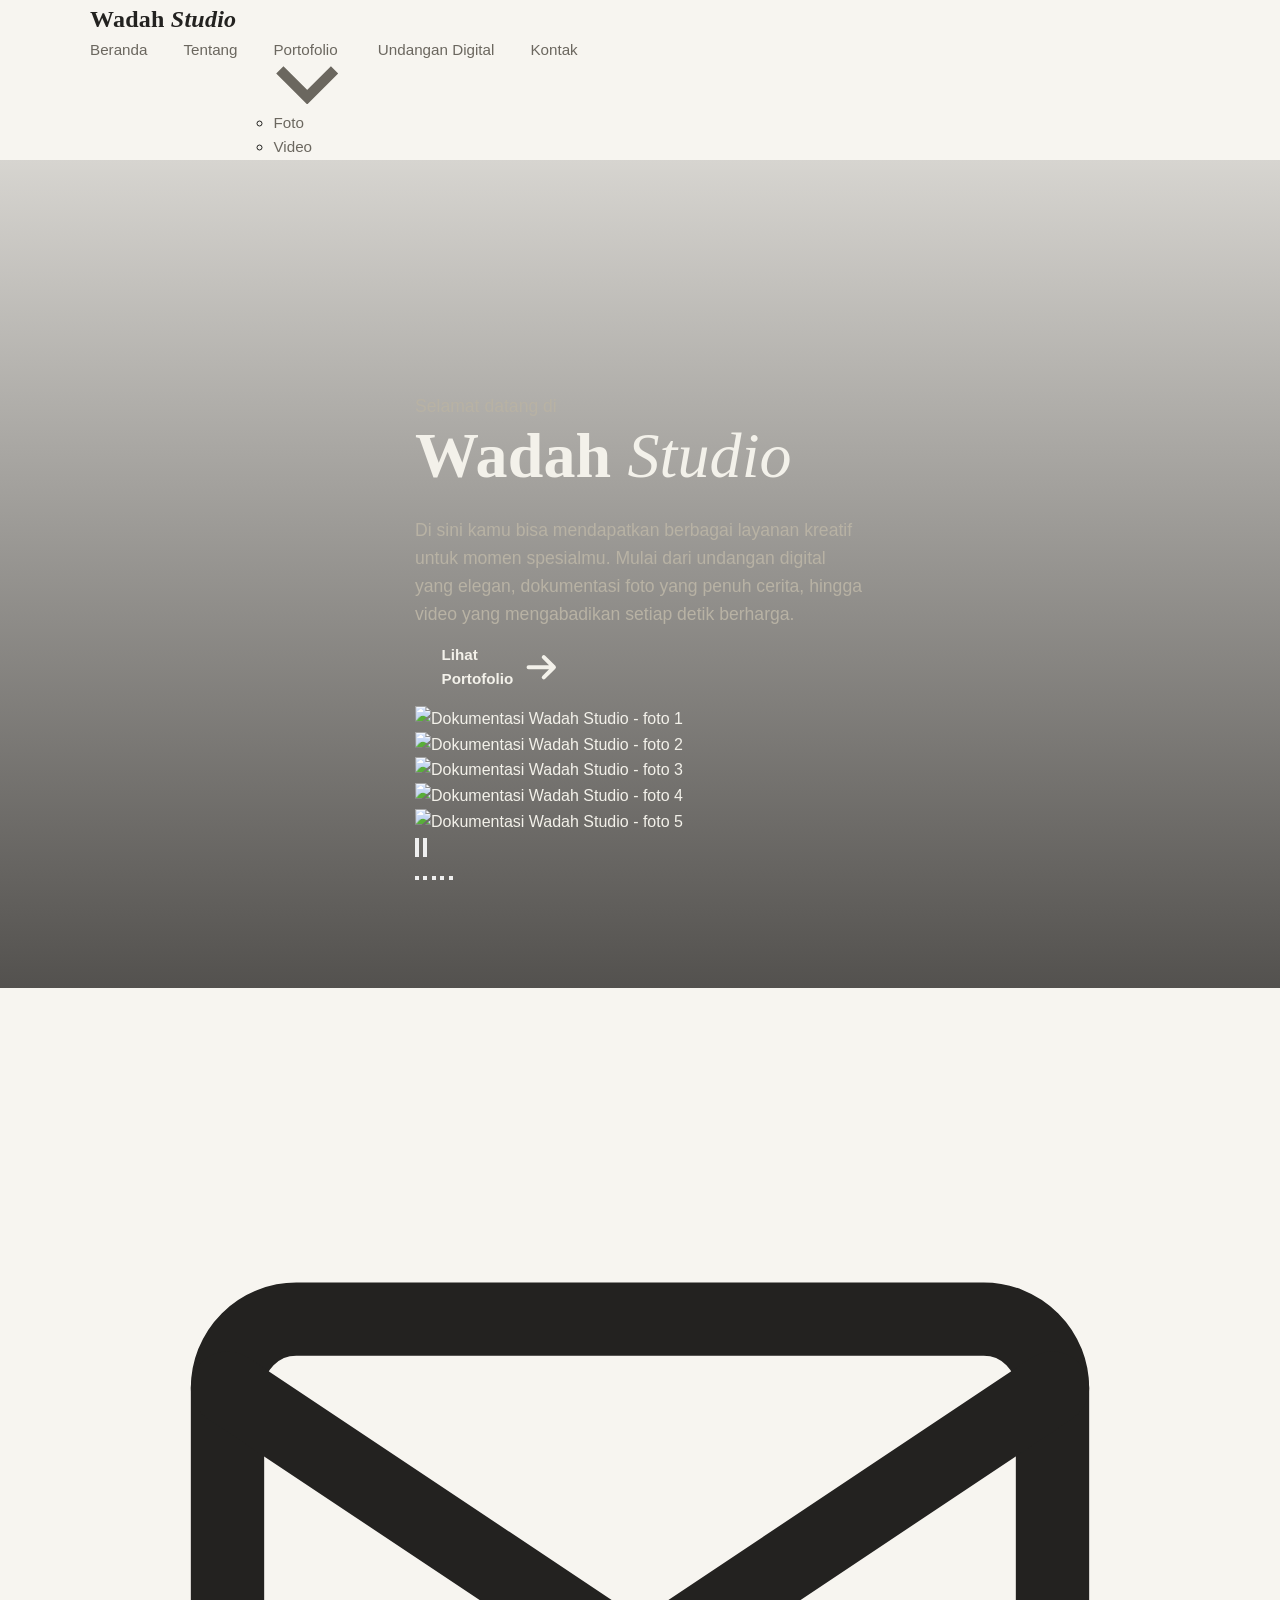
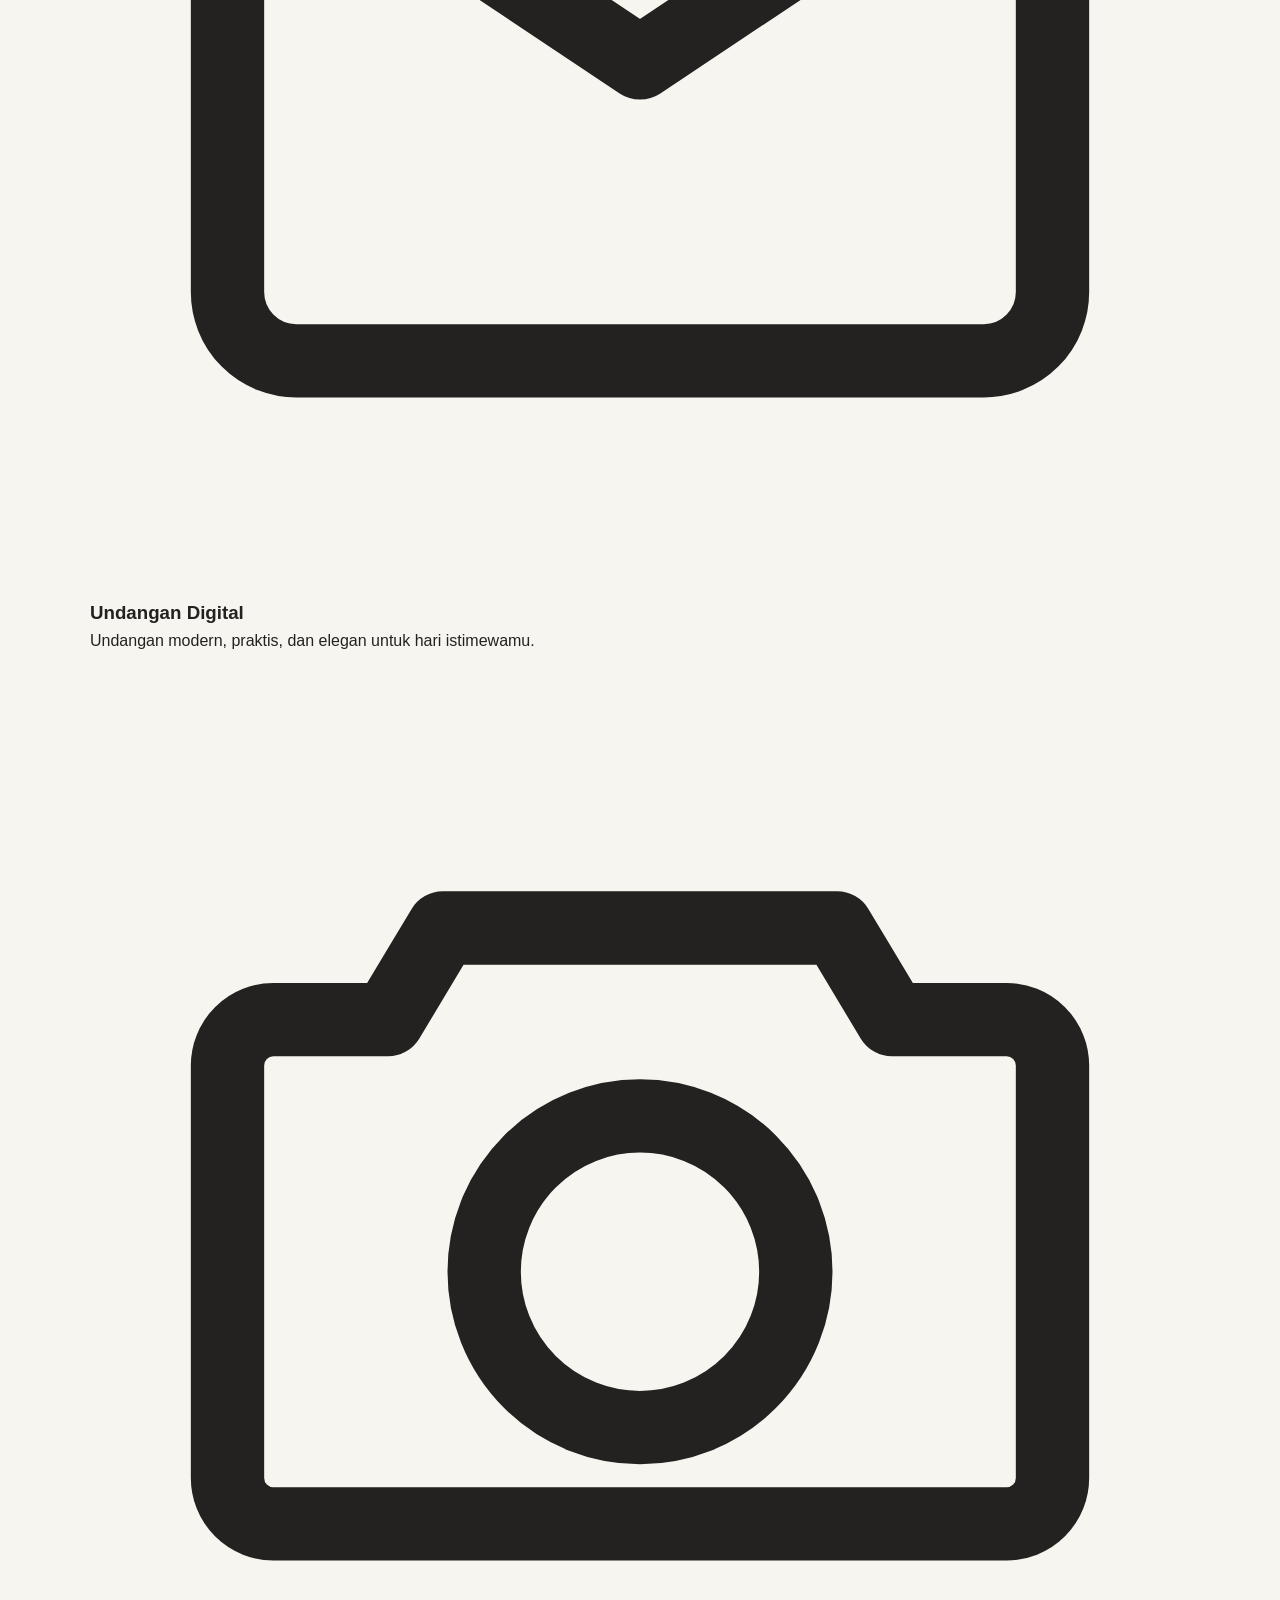
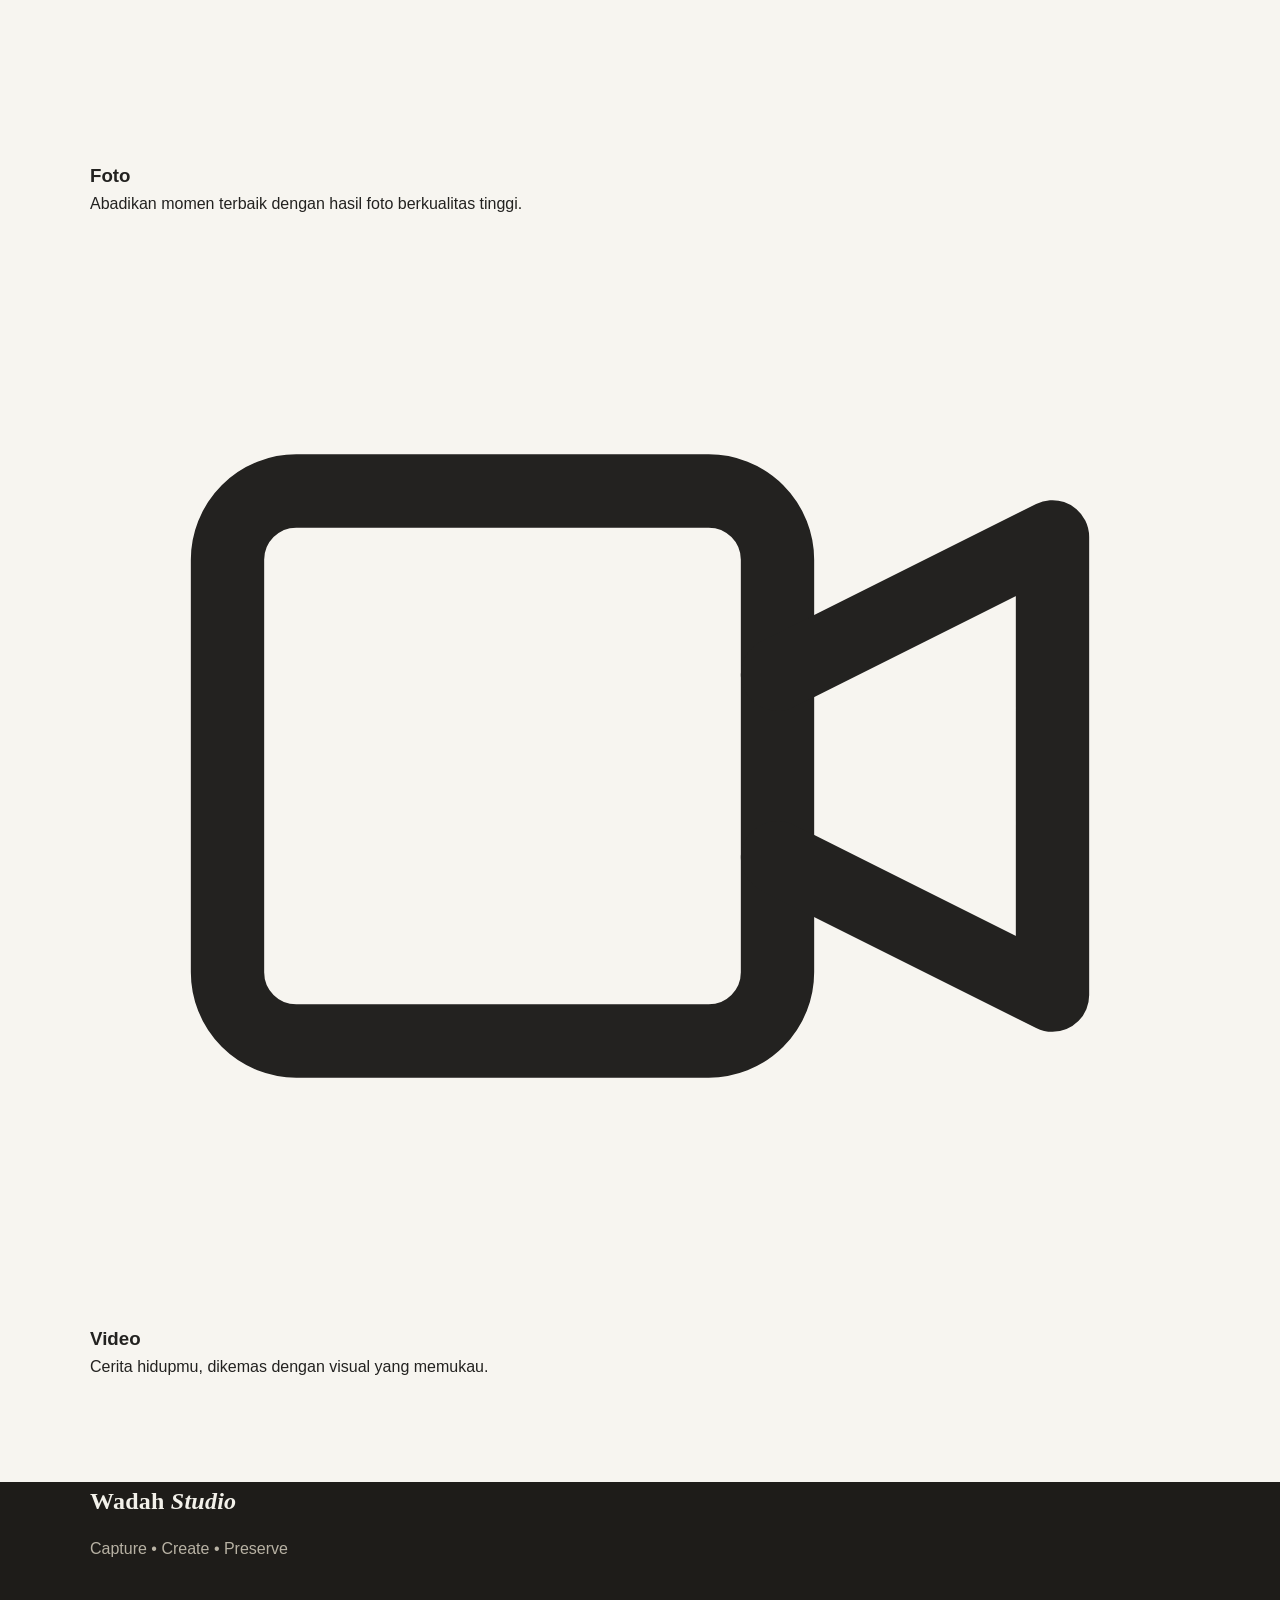
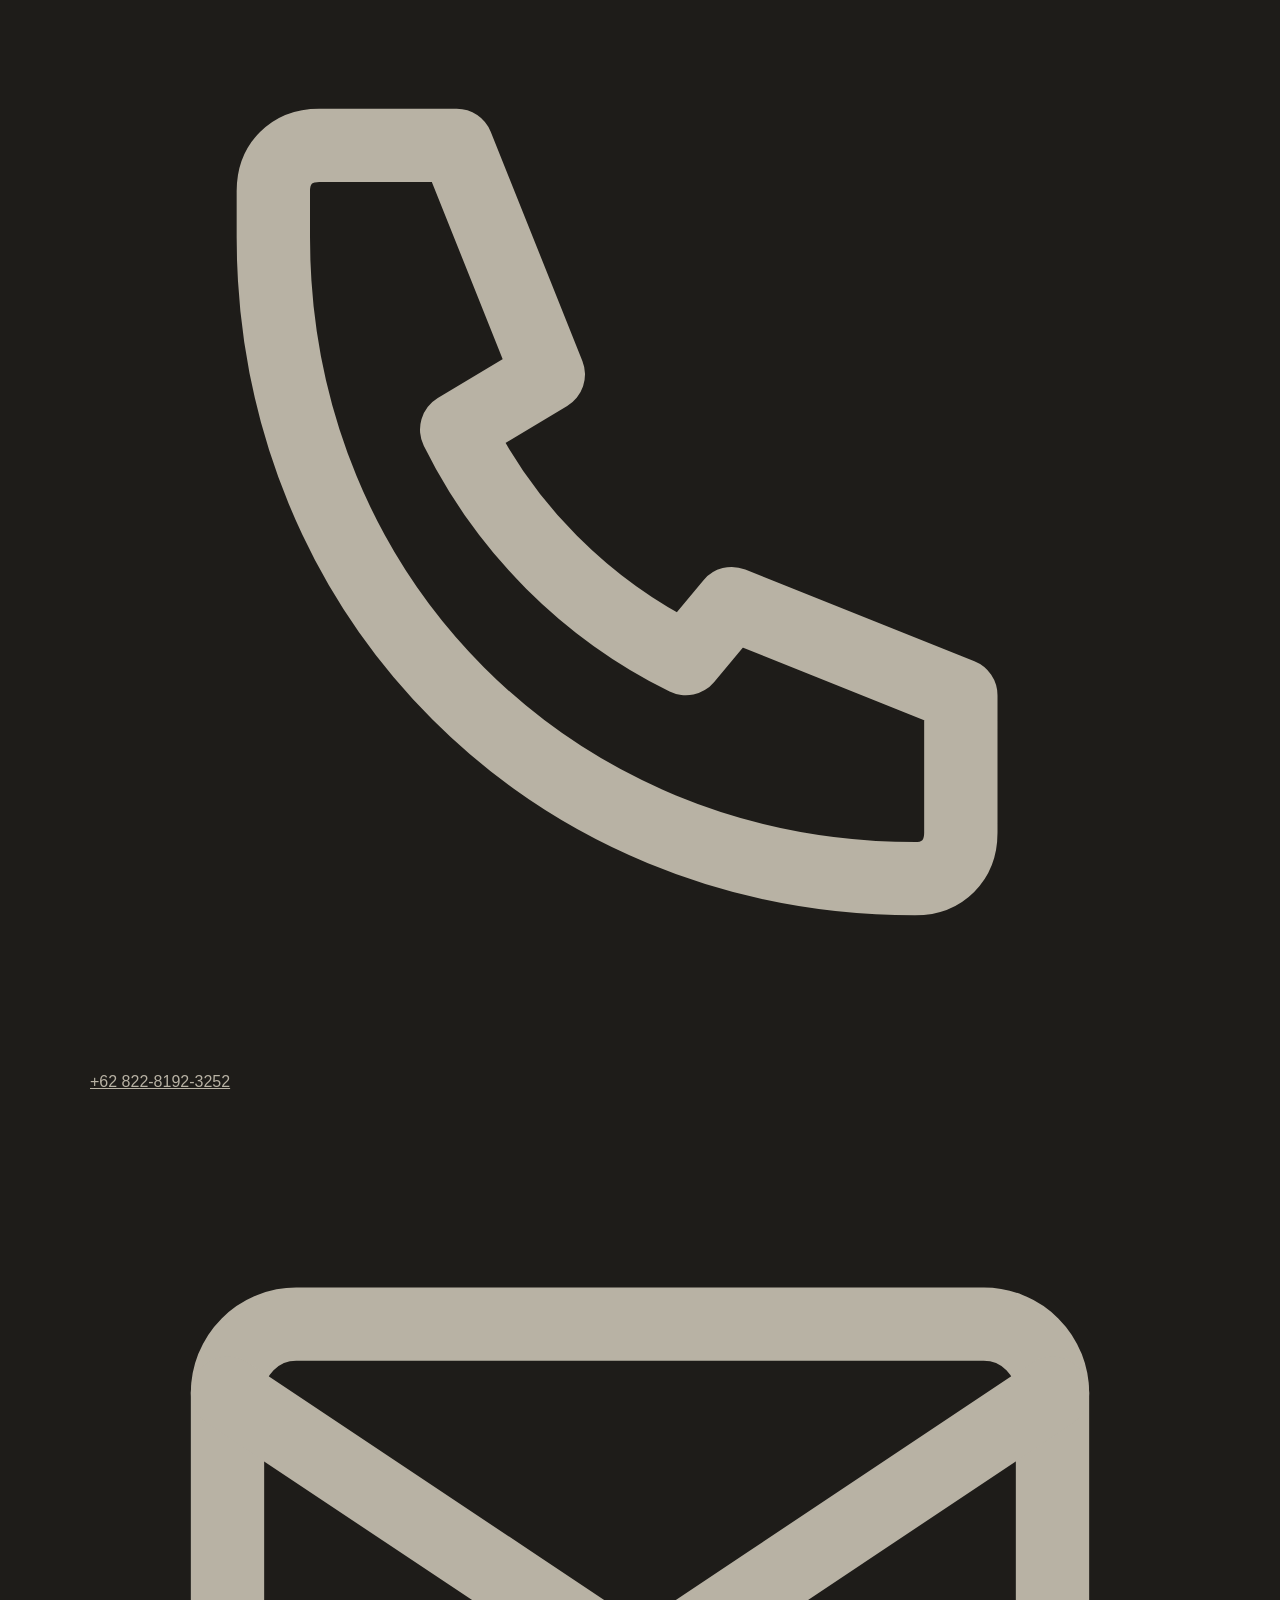
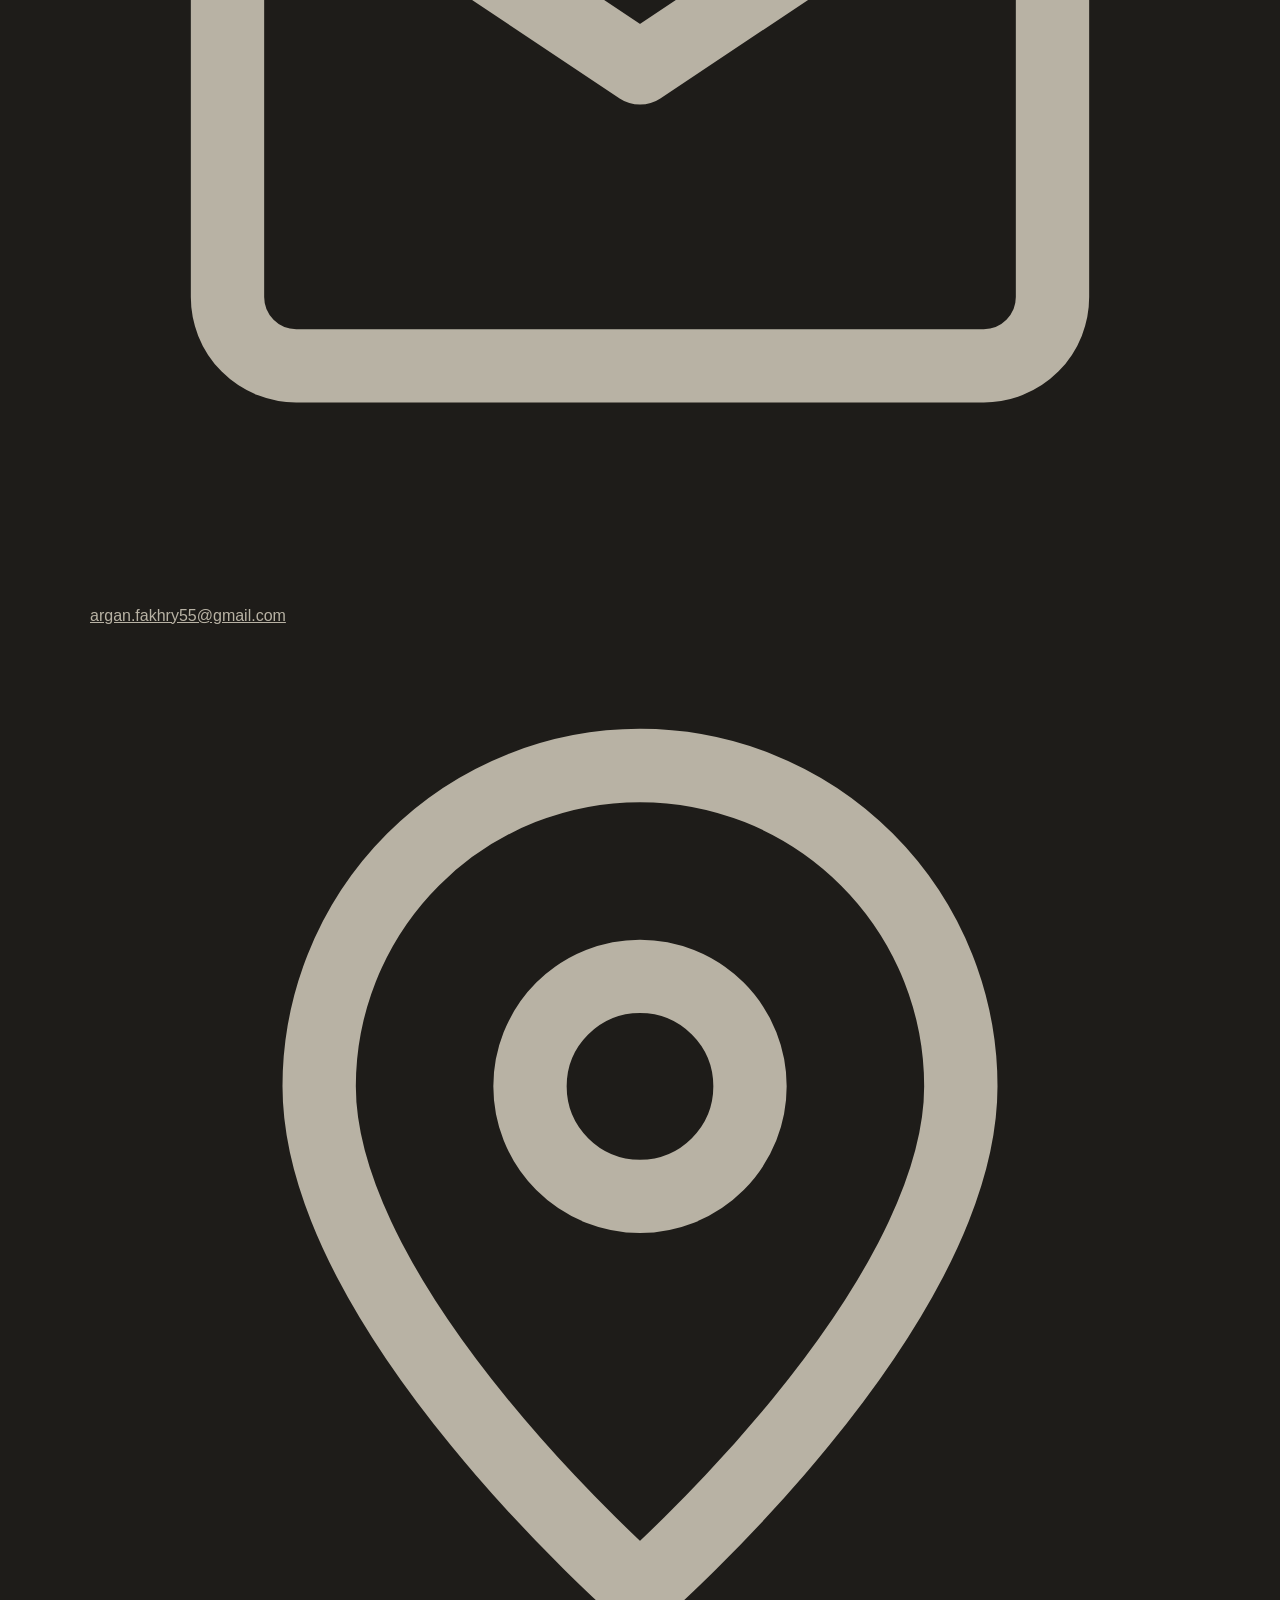
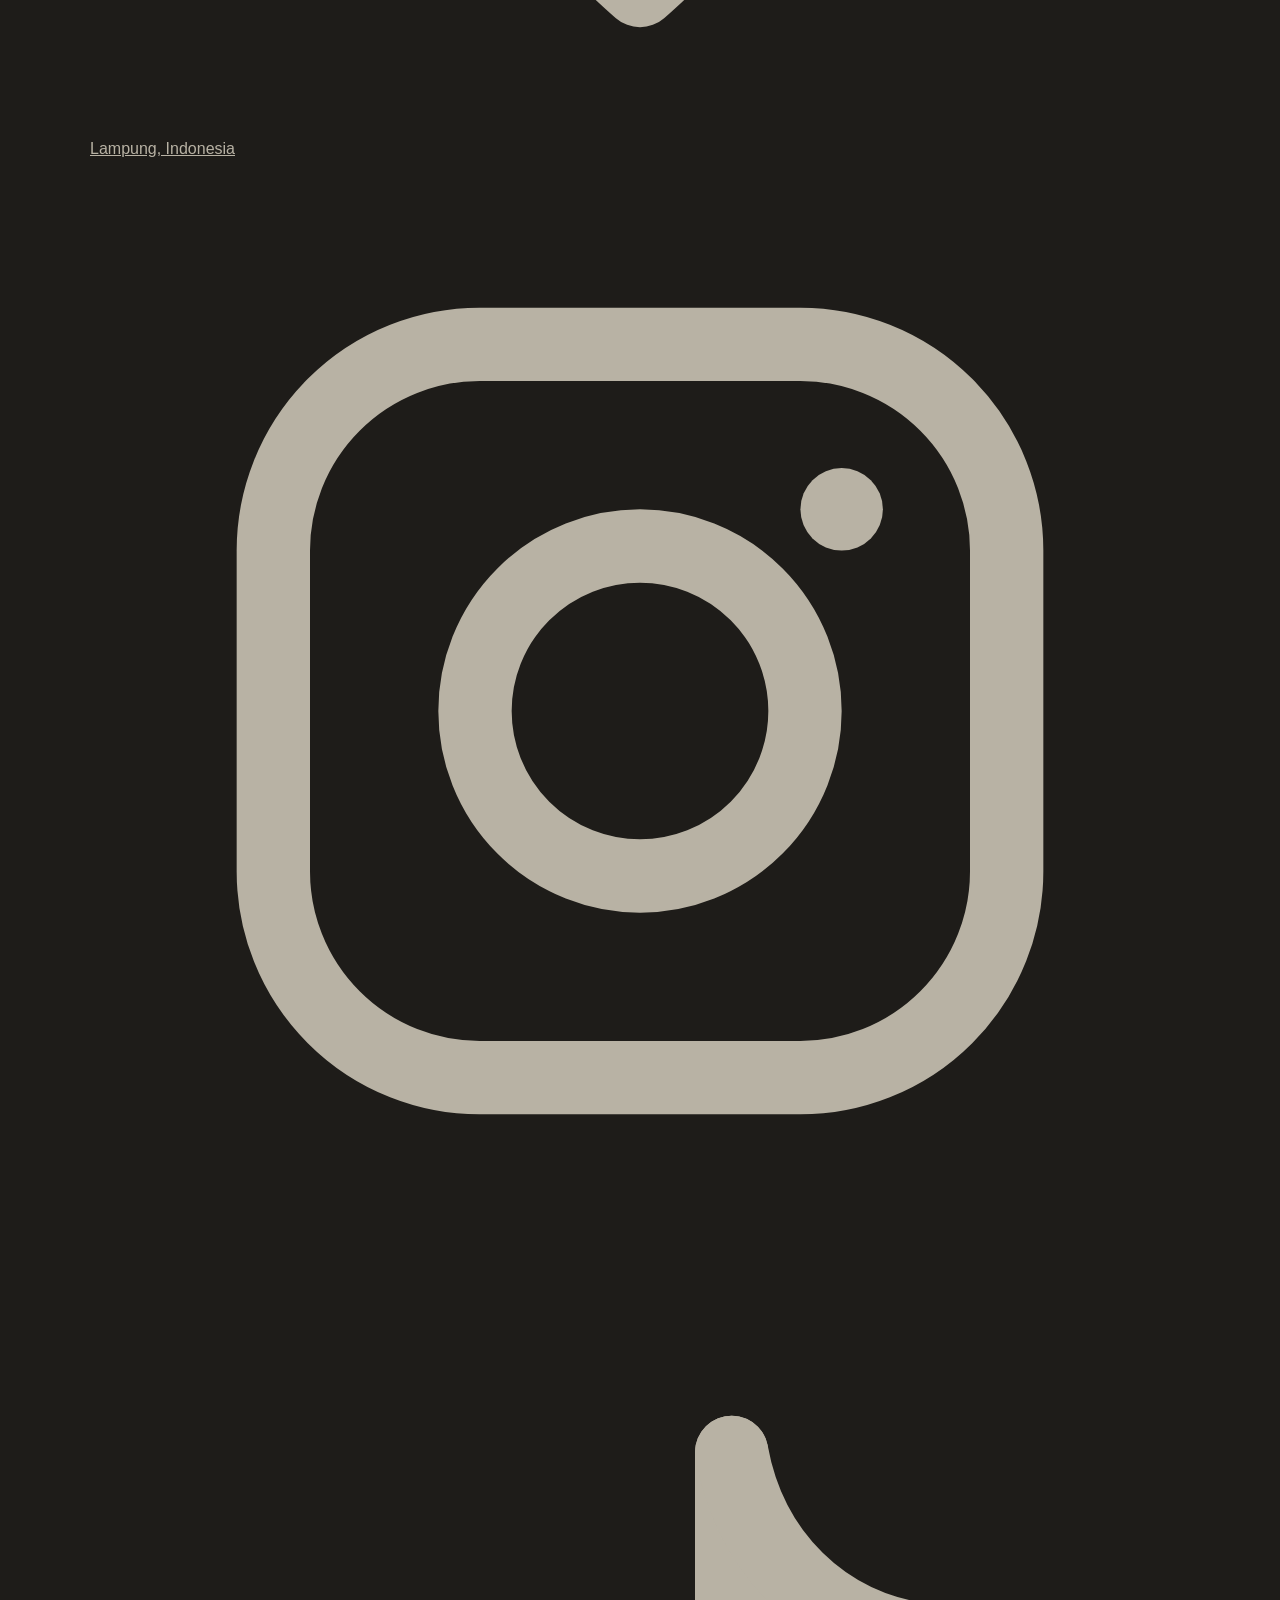
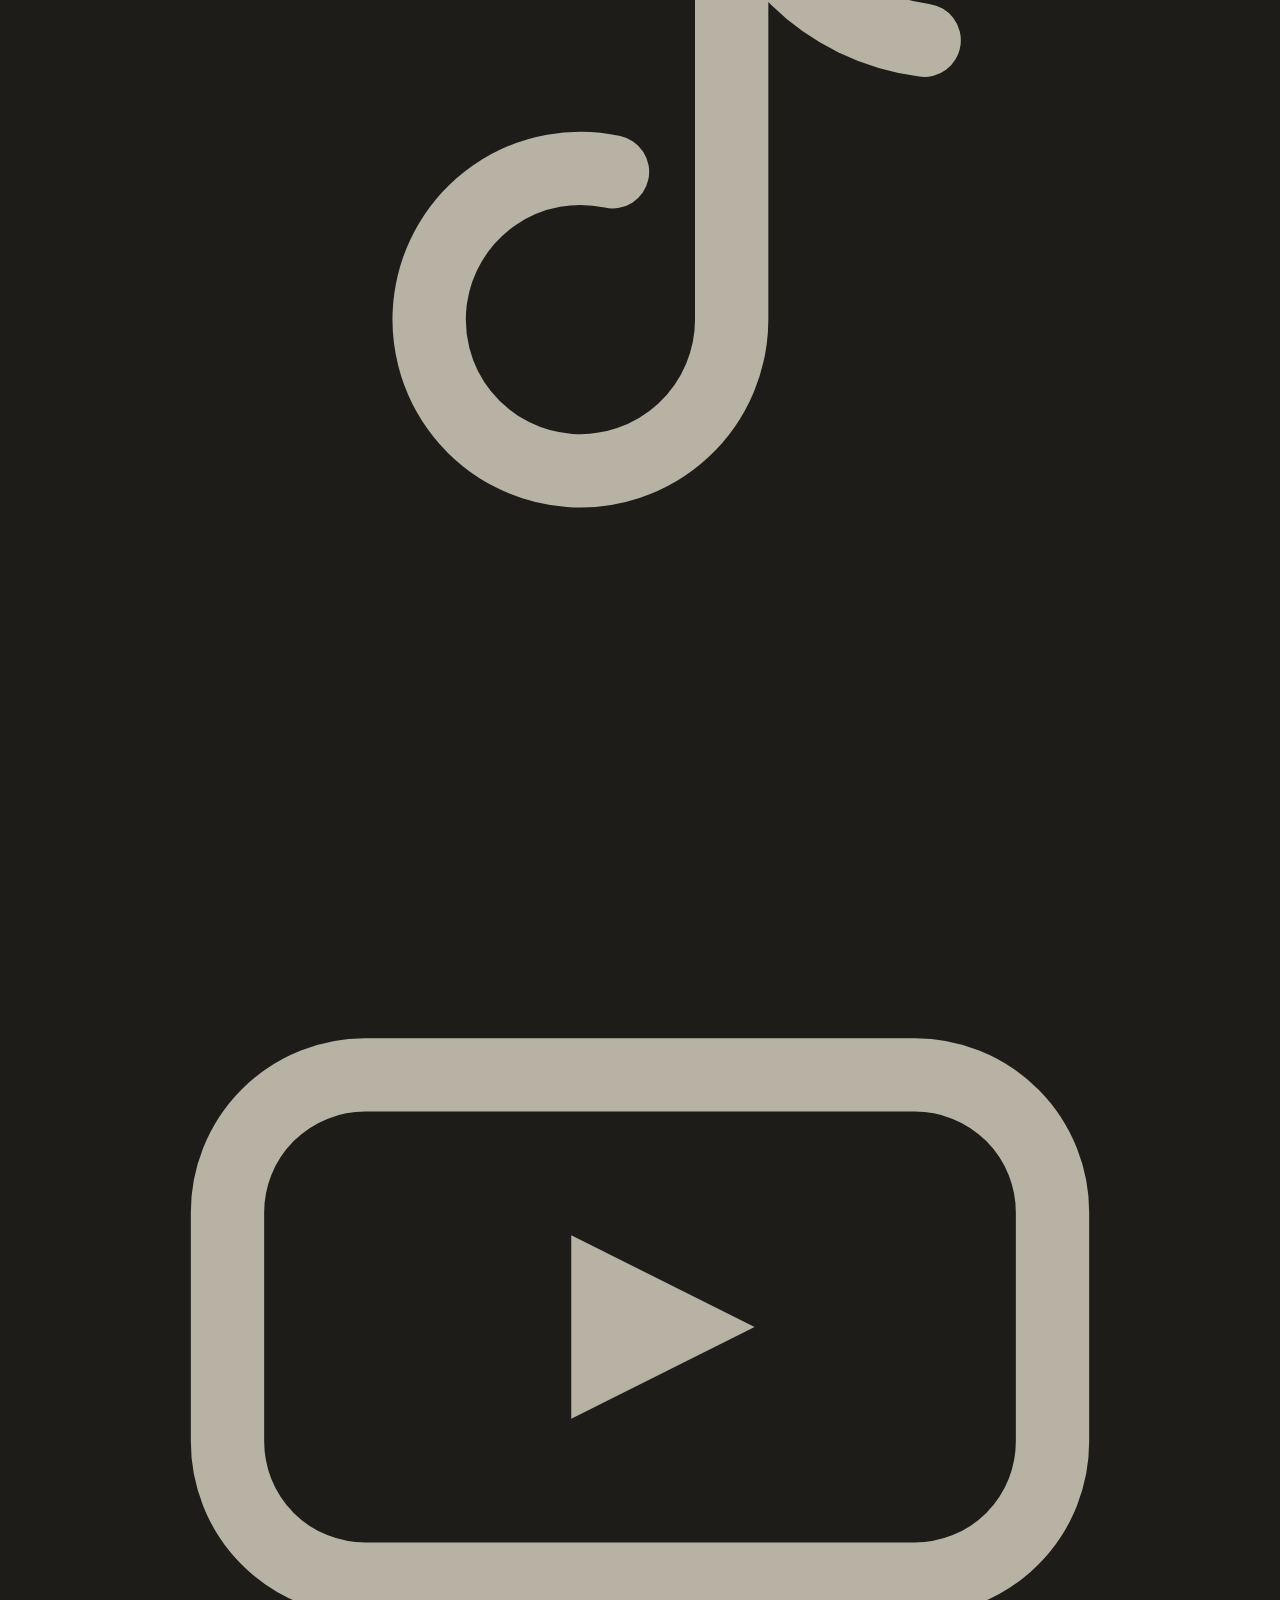
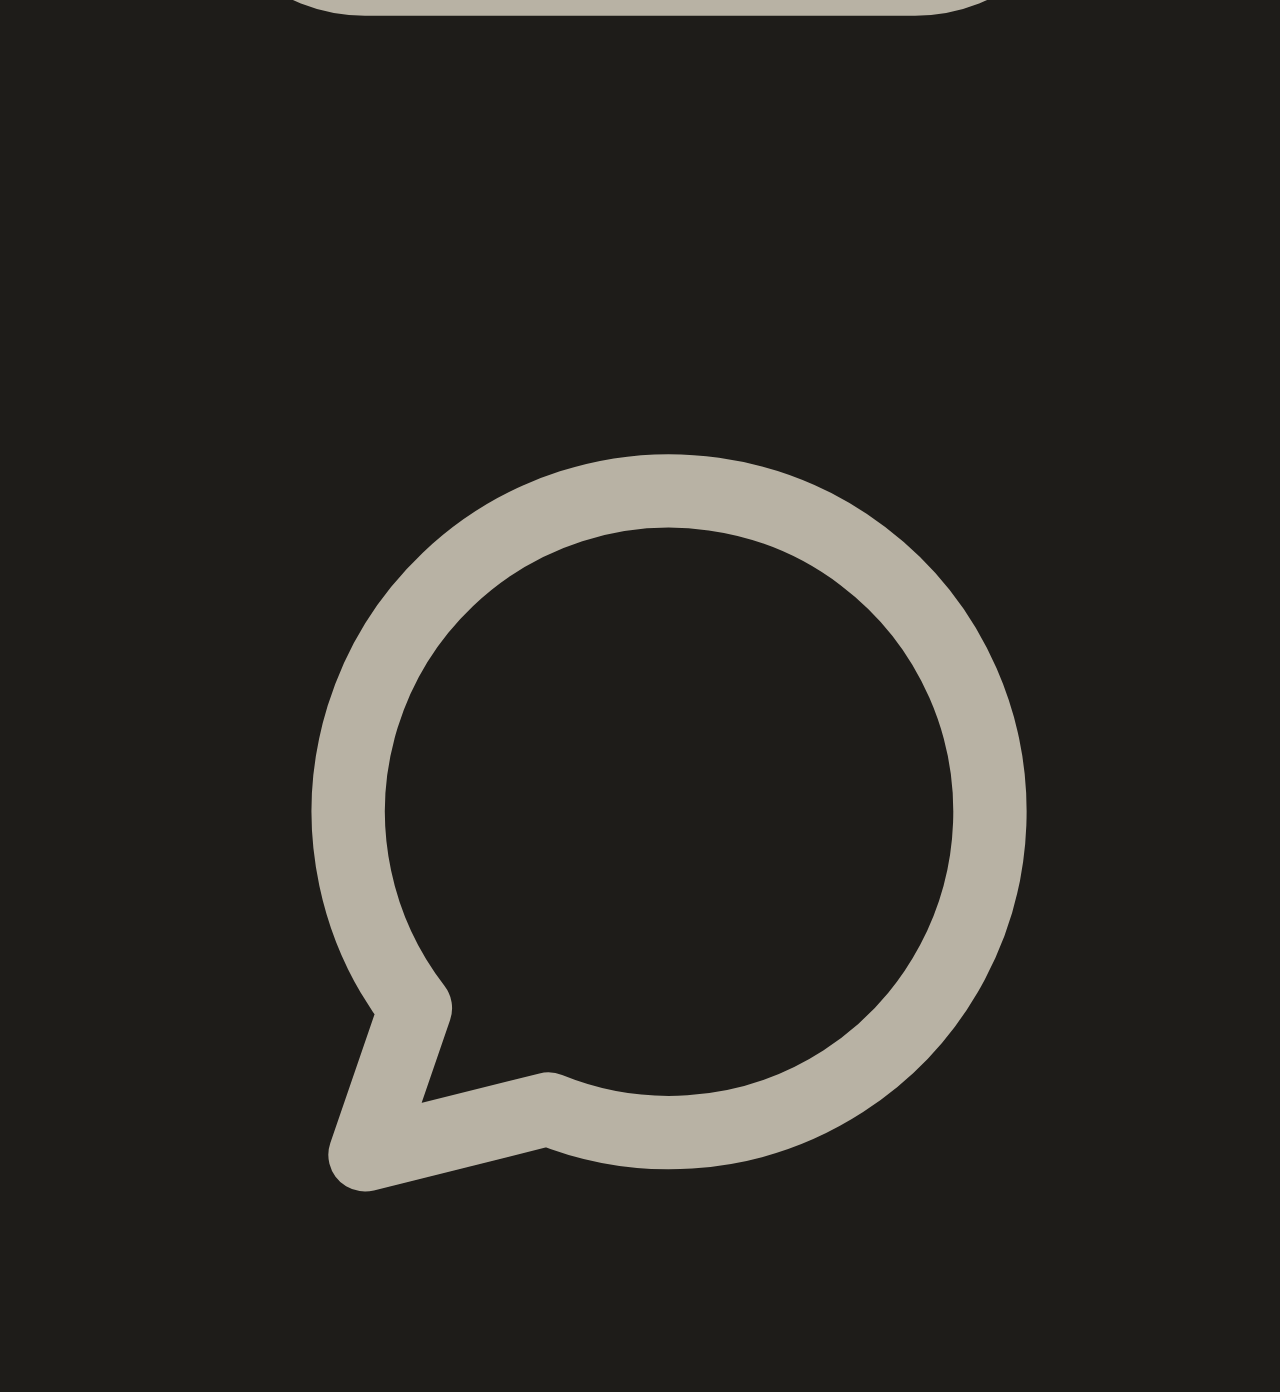
==== commit f682ddaa: "Add files via upload" ====
--- a/index.html
+++ b/index.html
@@ -3,26 +3,46 @@
 <head>
   <meta charset="UTF-8" />
   <meta name="viewport" content="width=device-width, initial-scale=1.0" />
-  <title>Wadah Studio — Foto, Video &amp; Undangan Digital</title>
-  <meta name="description" content="ARFA Studio — dokumentasi foto, video, dan undangan digital untuk pernikahan, wisuda, dan acara Anda. Berbasis di Lampung." />
+  <title>Wadah Studio — Undangan Digital, Foto &amp; Video</title>
+  <meta name="description" content="Wadah Studio menyediakan undangan digital, dokumentasi foto, dan video untuk momen spesialmu." />
   <link rel="preconnect" href="https://fonts.googleapis.com">
   <link rel="preconnect" href="https://fonts.gstatic.com" crossorigin>
-  <link href="https://fonts.googleapis.com/css2?family=Cormorant+Garamond:wght@500;600&family=Manrope:wght@400;500;600;700&display=swap" rel="stylesheet">
+  <link href="https://fonts.googleapis.com/css2?family=Inter:wght@400;500;600&family=Playfair+Display:wght@400;700&display=swap" rel="stylesheet">
   <link rel="stylesheet" href="css/style.css" />
 </head>
 <body>
 
-  <!-- ============ NAV ============ -->
-  <header class="site-nav">
-    <div class="wrap">
-      <a href="#" class="brand">ARFA Studio</a>
+  <!-- ============ HEADER / NAV ============ -->
+  <header class="site-header">
+    <div class="wrap">
+      <a href="index.html" class="brand"><strong>Wadah</strong> <em>Studio</em></a>
+
+      <button class="nav-toggle" aria-label="Buka menu" aria-expanded="false">
+        <svg viewBox="0 0 24 24" fill="none" stroke="currentColor" stroke-width="1.8" stroke-linecap="round">
+          <line x1="3" y1="6" x2="21" y2="6" />
+          <line x1="3" y1="12" x2="21" y2="12" />
+          <line x1="3" y1="18" x2="21" y2="18" />
+        </svg>
+      </button>
+
       <nav>
         <ul class="nav-links">
-          <li><a href="#tentang">Tentang</a></li>
-          <li><a href="#porto">Portofolio</a></li>
-          <li><a href="#undangan">Undangan Digital</a></li>
-          <li><a href="#lokasi">Lokasi</a></li>
-          <li><a href="#kontak">Kontak</a></li>
+          <li class="active"><a href="index.html">Beranda</a></li>
+          <li><a href="tentang.html">Tentang</a></li>
+          <li class="has-dropdown">
+            <a href="#">
+              Portofolio
+              <svg class="caret" viewBox="0 0 10 6" fill="none" stroke="currentColor" stroke-width="1.5">
+                <path d="M1 1l4 4 4-4" />
+              </svg>
+            </a>
+            <ul class="dropdown">
+              <li><a href="portofolio-foto.html">Foto</a></li>
+              <li><a href="portofolio-video.html">Video</a></li>
+            </ul>
+          </li>
+          <li><a href="undangan.html">Undangan Digital</a></li>
+          <li><a href="kontak.html">Kontak</a></li>
         </ul>
       </nav>
     </div>
@@ -30,220 +50,156 @@
 
   <!-- ============ HERO ============ -->
   <section class="hero">
-    <div class="wrap hero-inner">
-      <p class="hero-kicker">Studio foto, video &amp; undangan digital — Lampung</p>
-      <h1>Momen yang berharga, didokumentasikan dengan tenang.</h1>
-      <p>
-        ARFA Studio membantu pernikahan, wisuda, dan acara Anda diabadikan lewat
-        foto dan video, sekaligus menyiapkan undangan digital yang bisa langsung
-        dibagikan ke tamu.
-      </p>
-      <div class="hero-actions">
-        <a href="#" class="btn btn-primary">Chat via WhatsApp</a>
-        <a href="#porto" class="btn btn-ghost">Lihat Portofolio</a>
+    <div class="wrap">
+      <div class="hero-copy">
+        <p class="hero-eyebrow">Selamat datang di</p>
+        <h1><strong>Wadah</strong> <em>Studio</em></h1>
+        <p>
+          Di sini kamu bisa mendapatkan berbagai layanan kreatif untuk momen
+          spesialmu. Mulai dari undangan digital yang elegan, dokumentasi foto
+          yang penuh cerita, hingga video yang mengabadikan setiap detik berharga.
+        </p>
+        <a href="portofolio-foto.html" class="btn">
+          Lihat Portofolio
+          <svg viewBox="0 0 16 16" fill="none" stroke="currentColor" stroke-width="1.6" stroke-linecap="round" stroke-linejoin="round">
+            <path d="M3 8h10M9 4l4 4-4 4" />
+          </svg>
+        </a>
+      </div>
+
+      <div class="carousel">
+        <img src="assets/slide/slide1.jpg" alt="Dokumentasi Wadah Studio - foto 1" class="active" />
+        <img src="assets/slide/slide2.jpg" alt="Dokumentasi Wadah Studio - foto 2" />
+        <img src="assets/slide/slide3.jpg" alt="Dokumentasi Wadah Studio - foto 3" />
+        <img src="assets/slide/slide4.jpg" alt="Dokumentasi Wadah Studio - foto 4" />
+        <img src="assets/slide/slide5.jpg" alt="Dokumentasi Wadah Studio - foto 5" />
+
+        <button class="carousel-arrow prev" aria-label="Foto sebelumnya">
+          <svg viewBox="0 0 24 24" fill="none" stroke="currentColor" stroke-width="1.8" stroke-linecap="round" stroke-linejoin="round">
+            <path d="M15 6l-6 6 6 6" />
+          </svg>
+        </button>
+        <button class="carousel-arrow next" aria-label="Foto berikutnya">
+          <svg viewBox="0 0 24 24" fill="none" stroke="currentColor" stroke-width="1.8" stroke-linecap="round" stroke-linejoin="round">
+            <path d="M9 6l6 6-6 6" />
+          </svg>
+        </button>
+
+        <div class="carousel-dots">
+          <button class="active" aria-label="Ke foto 1"></button>
+          <button aria-label="Ke foto 2"></button>
+          <button aria-label="Ke foto 3"></button>
+          <button aria-label="Ke foto 4"></button>
+          <button aria-label="Ke foto 5"></button>
+        </div>
       </div>
     </div>
   </section>
 
-  <!-- ============ TENTANG ============ -->
-  <section id="tentang">
-    <div class="wrap about-grid">
-      <div class="about-copy">
-        <h2>Dikerjakan langsung, dari rencana sampai hasil akhir.</h2>
-        <p>
-          Wadah Studio lahir dari kebiasaan mengabadikan momen-momen kecil yang
-          sering terlewat begitu saja. Kami menangani dokumentasi foto dan video
-          untuk pernikahan, wisuda, dan pertandingan olahraga di sekitar
-          Tanggamus dan Pringsewu, Lampung.
-        </p>
-        <p>
-          Belakangan kami juga mulai membuka layanan pembuatan undangan digital —
-          dikerjakan satu per satu, disesuaikan dengan cerita masing-masing acara.
-        </p>
-        <dl class="about-figures">
-          <div class="figure">
-            <dd>50+</dd>
-            <dt>Acara terdokumentasikan</dt>
-          </div>
-          <div class="figure">
-            <dd>3</dd>
-            <dt>Layanan utama</dt>
-          </div>
-          <div class="figure">
-            <dd>100%</dd>
-            <dt>Dikerjakan sendiri</dt>
-          </div>
-        </dl>
-      </div>
-      <div class="about-photo">
-        <img
-          src="https://images.unsplash.com/photo-1537633552985-df8429e8048b?q=80&w=1200&auto=format&fit=crop"
-          alt="Fotografer sedang mengambil gambar di sebuah acara"
-          loading="lazy"
-        />
+  <!-- ============ LAYANAN ============ -->
+  <section class="layanan">
+    <div class="wrap">
+      <div class="layanan-item">
+        <span class="layanan-icon">
+          <svg viewBox="0 0 24 24" fill="none" stroke="currentColor" stroke-width="1.6" stroke-linecap="round" stroke-linejoin="round">
+            <rect x="3" y="5" width="18" height="14" rx="1.5" />
+            <path d="M3 6.5l9 6 9-6" />
+          </svg>
+        </span>
+        <div>
+          <h3>Undangan Digital</h3>
+          <p>Undangan modern, praktis, dan elegan untuk hari istimewamu.</p>
+        </div>
+      </div>
+
+      <div class="layanan-item">
+        <span class="layanan-icon">
+          <svg viewBox="0 0 24 24" fill="none" stroke="currentColor" stroke-width="1.6" stroke-linecap="round" stroke-linejoin="round">
+            <path d="M4 8h2.5l1.2-2h8.6l1.2 2H20a1 1 0 0 1 1 1v9a1 1 0 0 1-1 1H4a1 1 0 0 1-1-1V9a1 1 0 0 1 1-1z" />
+            <circle cx="12" cy="13.5" r="3.4" />
+          </svg>
+        </span>
+        <div>
+          <h3>Foto</h3>
+          <p>Abadikan momen terbaik dengan hasil foto berkualitas tinggi.</p>
+        </div>
+      </div>
+
+      <div class="layanan-item">
+        <span class="layanan-icon">
+          <svg viewBox="0 0 24 24" fill="none" stroke="currentColor" stroke-width="1.6" stroke-linecap="round" stroke-linejoin="round">
+            <rect x="3" y="6" width="12" height="12" rx="1.5" />
+            <path d="M15 10l6-3v10l-6-3" />
+          </svg>
+        </span>
+        <div>
+          <h3>Video</h3>
+          <p>Cerita hidupmu, dikemas dengan visual yang memukau.</p>
+        </div>
       </div>
     </div>
   </section>
 
-  <!-- ============ PORTOFOLIO ============ -->
-  <section id="porto" class="section-line">
-    <div class="wrap">
-      <div class="section-head">
-        <h2>Sebagian dari yang pernah kami kerjakan</h2>
-        <p>Cuplikan dokumentasi pernikahan, wisuda, dan acara olahraga.</p>
-      </div>
-
-      <div class="portfolio-tabs">
-        <span class="active">Semua</span>
-        <span>Pernikahan</span>
-        <span>Wisuda</span>
-        <span>Olahraga</span>
-      </div>
-
-      <div class="portfolio-grid">
-        <div class="portfolio-item item-a">
-          <img
-            src="https://images.unsplash.com/photo-1519741497674-611481863552?q=80&w=1200&auto=format&fit=crop"
-            alt="Pasangan pengantin berjalan bergandengan tangan"
-            loading="lazy"
-          />
-          <span class="cap">Pernikahan — Sesi Outdoor</span>
-        </div>
-        <div class="portfolio-item item-b">
-          <img
-            src="https://images.unsplash.com/photo-1523050854058-8df90110c9f1?q=80&w=1200&auto=format&fit=crop"
-            alt="Suasana prosesi wisuda"
-            loading="lazy"
-          />
-          <span class="cap">Wisuda — Prosesi</span>
-        </div>
-        <div class="portfolio-item item-c">
-          <img
-            src="https://images.unsplash.com/photo-1508098682722-e99c43a406b2?q=80&w=1200&auto=format&fit=crop"
-            alt="Pemain sepak bola dalam pertandingan"
-            loading="lazy"
-          />
-          <span class="cap">Pertandingan Sepak Bola</span>
-        </div>
-        <div class="portfolio-item item-d">
-          <img
-            src="https://images.unsplash.com/photo-1465495976277-4387d4b0b4c6?q=80&w=800&auto=format&fit=crop"
-            alt="Detail cincin pernikahan"
-            loading="lazy"
-          />
-          <span class="cap">Detail</span>
-        </div>
-      </div>
-
-      <div class="portfolio-more">
-        <a href="#" class="btn btn-dark">Lihat Semua Portofolio</a>
-      </div>
-    </div>
-  </section>
-
-  <!-- ============ KATALOG UNDANGAN ============ -->
-  <section id="undangan" class="section-line">
-    <div class="wrap">
-      <div class="section-head">
-        <h2>Katalog undangan digital</h2>
-        <p>Pilih tema yang paling cocok dengan acara Anda, atau jadikan referensi awal.</p>
-      </div>
-
-      <div class="katalog-grid">
-        <div class="katalog-card">
-          <img
-            src="https://images.unsplash.com/photo-1465495976277-4387d4b0b4c6?q=80&w=800&auto=format&fit=crop"
-            alt="Contoh tampilan undangan digital tema minimalis"
-            loading="lazy"
-          />
-          <div class="katalog-card-body">
-            <h3>Minimalis</h3>
-            <p>Tipografi bersih, warna netral, cocok untuk acara yang ingin tampil simpel.</p>
-            <a href="#">Lihat demo</a>
-          </div>
-        </div>
-        <div class="katalog-card">
-          <img
-            src="https://images.unsplash.com/photo-1519225421980-715cb0215aed?q=80&w=800&auto=format&fit=crop"
-            alt="Contoh tampilan undangan digital tema elegan"
-            loading="lazy"
-          />
-          <div class="katalog-card-body">
-            <h3>Elegan</h3>
-            <p>Aksen emas dan tipografi serif, untuk kesan acara yang lebih formal.</p>
-            <a href="#">Lihat demo</a>
-          </div>
-        </div>
-        <div class="katalog-card">
-          <img
-            src="https://images.unsplash.com/photo-1611868862072-4dd8f89f7c8a?q=80&w=800&auto=format&fit=crop"
-            alt="Contoh tampilan undangan digital tema islami"
-            loading="lazy"
-          />
-          <div class="katalog-card-body">
-            <h3>Islami</h3>
-            <p>Motif geometris lembut dengan palet hijau tua dan krem.</p>
-            <a href="#">Lihat demo</a>
-          </div>
-        </div>
-      </div>
-    </div>
-  </section>
-
-  <!-- ============ LOKASI ============ -->
-  <section id="lokasi" class="section-line">
-    <div class="wrap lokasi-grid">
-      <div class="lokasi-copy">
-        <h2>Lokasi</h2>
-        <p>
-          Berbasis di kawasan Tanggamus &amp; Lampung — siap melayani
-          sesi foto dan video di sekitar wilayah Lampung.
-        </p>
-        <address>
-          Tanggamus / Pringsewu,<br />
+  <!-- ============ FOOTER ============ -->
+  <footer class="site-footer">
+    <div class="wrap">
+      <div class="footer-brand">
+        <a href="index.html" class="brand"><strong>Wadah</strong> <em>Studio</em></a>
+        <p class="footer-tagline">Capture &bull; Create &bull; Preserve</p>
+      </div>
+
+      <div class="footer-contact">
+        <a href="tel:+6282281923252">
+          <svg viewBox="0 0 24 24" fill="none" stroke="currentColor" stroke-width="1.6" stroke-linecap="round" stroke-linejoin="round">
+            <path d="M4 5c0-.6.4-1 1-1h3l2 5-2 1.2a11 11 0 0 0 5 5L14 14l5 2v3c0 .6-.4 1-1 1C10.1 20 4 13.9 4 6V5z" />
+          </svg>
+          +62 822-8192-3252
+        </a>
+        <a href="mailto:argan.fakhry55@gmail.com">
+          <svg viewBox="0 0 24 24" fill="none" stroke="currentColor" stroke-width="1.6" stroke-linecap="round" stroke-linejoin="round">
+            <rect x="3" y="5" width="18" height="14" rx="1.5" />
+            <path d="M3 6.5l9 6 9-6" />
+          </svg>
+          argan.fakhry55@gmail.com
+        </a>
+        <a href="#">
+          <svg viewBox="0 0 24 24" fill="none" stroke="currentColor" stroke-width="1.6" stroke-linecap="round" stroke-linejoin="round">
+            <path d="M12 21s-7-6.1-7-11a7 7 0 0 1 14 0c0 4.9-7 11-7 11z" />
+            <circle cx="12" cy="10" r="2.4" />
+          </svg>
           Lampung, Indonesia
-        </address>
-        <a href="https://maps.app.goo.gl/GAUUc99a5fGmSfYLA" class="btn btn-dark">Buka di Google Maps</a>
-      </div>
-      <iframe
-        class="map-frame"
-        src="https://www.google.com/maps?q=Pringsewu,Lampung&output=embed"
-        loading="lazy"
-        referrerpolicy="no-referrer-when-downgrade"
-        title="Peta lokasi ARFA Studio"
-      ></iframe>
-    </div>
-  </section>
-
-  <!-- ============ FOOTER / KONTAK ============ -->
-  <footer id="kontak" class="site-footer">
-    <div class="wrap footer-grid">
-      <div class="footer-brand">
-        <a href="#" class="brand">ARFA Studio</a>
-        <p>Dokumentasi foto, video, dan undangan digital untuk acara Anda di Lampung.</p>
-      </div>
-      <div class="footer-col">
-        <h4>Layanan</h4>
-        <ul>
-          <li><a href="#porto">Foto &amp; Video</a></li>
-          <li><a href="#undangan">Undangan Digital</a></li>
-          <li><a href="#tentang">Tentang Kami</a></li>
-        </ul>
-      </div>
-      <div class="footer-col">
-        <h4>Kontak</h4>
-        <ul>
-          <li><a href="#">WhatsApp: 08xx-xxxx-xxxx</a></li>
-          <li><a href="#">Instagram: @arfa.studio</a></li>
-          <li><a href="#">arfastudio@email.com</a></li>
-        </ul>
-      </div>
-    </div>
-    <div class="wrap footer-bottom">
-      <span>&copy; 2026 ARFA Studio.</span>
-      <span>Lampung, Indonesia.</span>
+        </a>
+      </div>
+
+      <div class="footer-social">
+        <a href="https://instagram.com/argan.fakhry" aria-label="Instagram Wadah Studio">
+          <svg viewBox="0 0 24 24" fill="none" stroke="currentColor" stroke-width="1.6">
+            <rect x="4" y="4" width="16" height="16" rx="4.5" />
+            <circle cx="12" cy="12" r="3.6" />
+            <circle cx="16.4" cy="7.6" r="0.9" fill="currentColor" stroke="none" />
+          </svg>
+        </a>
+        <a href="#" aria-label="TikTok Wadah Studio">
+          <svg viewBox="0 0 24 24" fill="none" stroke="currentColor" stroke-width="1.6" stroke-linecap="round" stroke-linejoin="round">
+            <path d="M14 4v10.2a3.3 3.3 0 1 1-2.6-3.23" />
+            <path d="M14 4c.4 2.2 2 3.8 4.2 4.1" />
+          </svg>
+        </a>
+        <a href="#" aria-label="YouTube Wadah Studio">
+          <svg viewBox="0 0 24 24" fill="none" stroke="currentColor" stroke-width="1.6" stroke-linejoin="round">
+            <rect x="3" y="6.5" width="18" height="11" rx="3" />
+            <path d="M10.5 10l4 2-4 2z" fill="currentColor" stroke="none" />
+          </svg>
+        </a>
+        <a href="https://wa.me/6282281923252" aria-label="WhatsApp Wadah Studio">
+          <svg viewBox="0 0 24 24" fill="none" stroke="currentColor" stroke-width="1.6" stroke-linecap="round" stroke-linejoin="round">
+            <path d="M6 19l1.1-3.2A7 7 0 1 1 10 18l-4 1z" />
+          </svg>
+        </a>
+      </div>
     </div>
   </footer>
 
+  <script src="js/main.js"></script>
 </body>
-</html>
+</html>
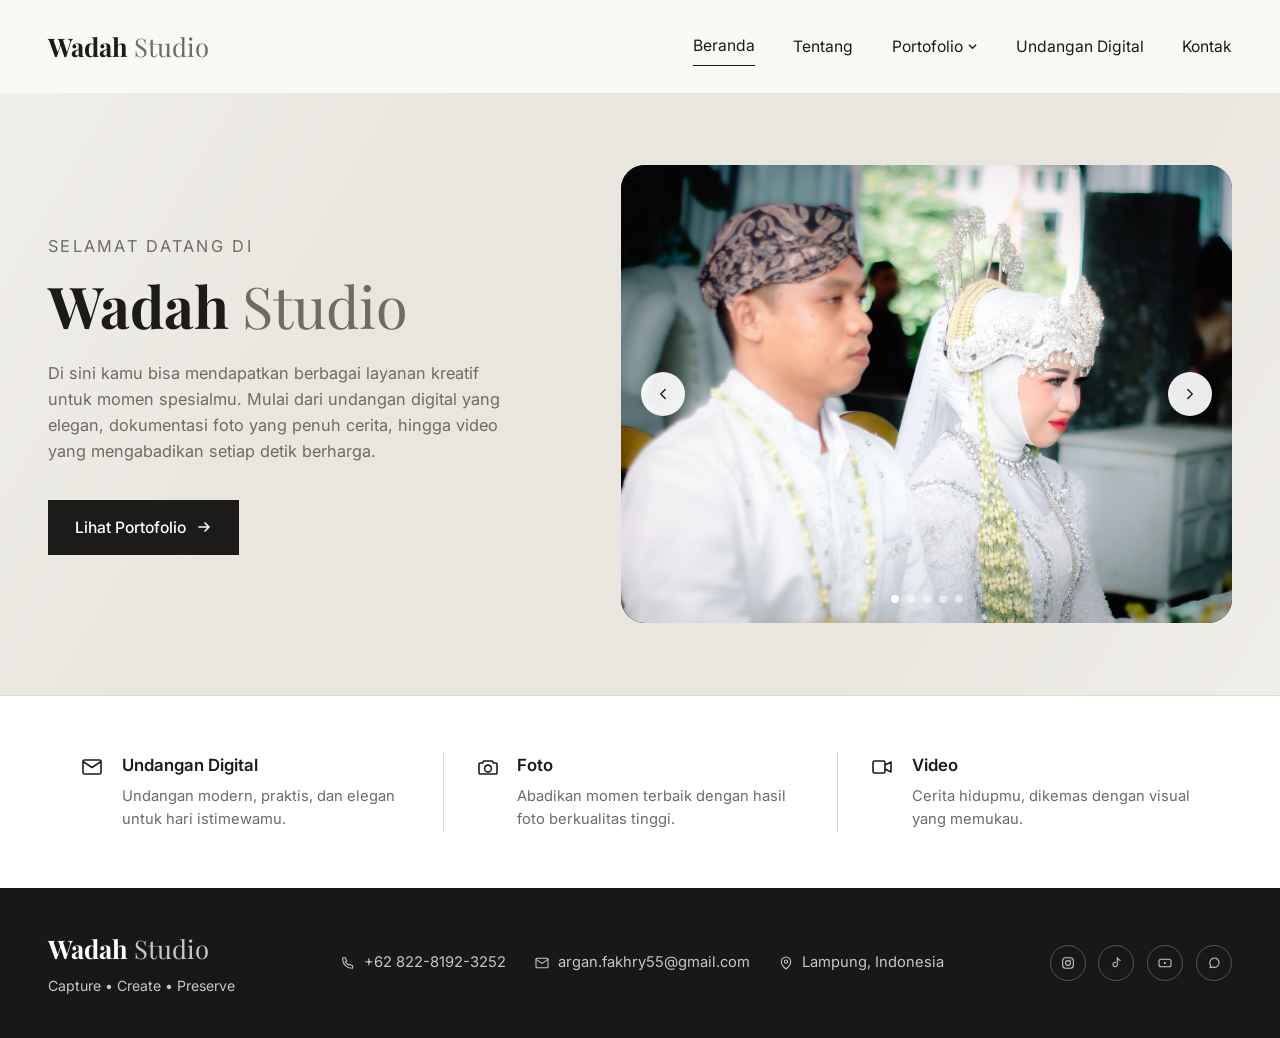
==== commit 5ce9f75f: "Update index.html" ====
--- a/index.html
+++ b/index.html
@@ -202,4 +202,4 @@
 
   <script src="js/main.js"></script>
 </body>
-</html>+</html>
--- a/css/style.css
+++ b/css/style.css
@@ -1,25 +1,22 @@
 /* ================================
-   ARFA Studio — Landing Page
-   Elegan, minimalis, editorial.
+   Wadah Studio — Beranda (index)
 ================================= */
 
 :root {
-  --color-bg: #F7F5F0;
-  --color-bg-dark: #1E1C19;
-  --color-text: #232220;
-  --color-text-soft: #6B675F;
-  --color-text-invert: #F3F1EA;
-  --color-text-invert-soft: #B8B2A4;
-  --color-accent: #8A6D3F;
-  --color-line: #DAD3C2;
-  --color-line-dark: #3A362F;
-
-  --font-display: "Cormorant Garamond", Georgia, serif;
-  --font-body: "Manrope", -apple-system, BlinkMacSystemFont, sans-serif;
-
-  --content-width: 1180px;
-  --space-xl: clamp(4rem, 8vw, 8rem);
-  --space-lg: clamp(2.5rem, 5vw, 4.5rem);
+  --color-bg: #FAF9F6;
+  --color-hero-bg: #E9E6DF;
+  --color-text: #1C1B19;
+  --color-text-soft: #6E6B63;
+  --color-text-faint: #8B887F;
+  --color-line: #DEDAD1;
+  --color-dark: #17181A;
+  --color-dark-text: #C9C7C1;
+  --color-white: #FFFFFF;
+
+  --font-display: "Playfair Display", Georgia, serif;
+  --font-body: "Inter", -apple-system, BlinkMacSystemFont, sans-serif;
+
+  --content-width: 1320px;
 }
 
 * {
@@ -47,7 +44,6 @@
   background: var(--color-bg);
   color: var(--color-text);
   line-height: 1.6;
-  font-size: 1rem;
   -webkit-font-smoothing: antialiased;
 }
 
@@ -58,481 +54,500 @@
 
 a {
   color: inherit;
+  text-decoration: none;
+}
+
+button {
+  font-family: inherit;
 }
 
 .wrap {
   max-width: var(--content-width);
   margin-inline: auto;
-  padding-inline: clamp(1.25rem, 4vw, 2.5rem);
+  padding-inline: clamp(1.25rem, 4vw, 3rem);
 }
 
 a:focus-visible,
 button:focus-visible {
-  outline: 2px solid var(--color-accent);
+  outline: 2px solid var(--color-text);
   outline-offset: 3px;
 }
 
-/* ---------- Nav ---------- */
-
-.site-nav {
-  position: sticky;
-  top: 0;
-  z-index: 40;
-  background: rgba(247, 245, 240, 0.86);
-  backdrop-filter: blur(10px);
-  border-bottom: 1px solid var(--color-line);
-}
-
-.site-nav .wrap {
+/* ---------- Header / Nav ---------- */
+
+.site-header {
+  background: var(--color-bg);
+  border-bottom: 1px solid transparent;
+}
+
+.site-header .wrap {
   display: flex;
   align-items: center;
   justify-content: space-between;
-  padding-block: 1.1rem;
+  padding-block: 1.6rem;
 }
 
 .brand {
   font-family: var(--font-display);
-  font-size: 1.5rem;
-  font-weight: 600;
-  letter-spacing: 0.01em;
-  text-decoration: none;
+  font-size: 1.6rem;
+}
+
+.brand strong {
+  font-weight: 700;
+}
+
+.brand em {
+  font-style: normal;
+  font-weight: 400;
+  color: var(--color-text-soft);
 }
 
 .nav-links {
   display: flex;
-  gap: clamp(1.25rem, 3vw, 2.25rem);
+  align-items: center;
+  gap: clamp(1.5rem, 3vw, 2.5rem);
   list-style: none;
+  font-size: 0.98rem;
+}
+
+.nav-links > li {
+  position: relative;
+}
+
+.nav-links a {
+  display: inline-flex;
+  align-items: center;
+  gap: 0.35rem;
+  padding-block: 0.4rem;
+  color: var(--color-text);
+}
+
+.nav-links li.active > a {
+  border-bottom: 1.5px solid var(--color-text);
+}
+
+.nav-links a:hover {
+  color: var(--color-text-soft);
+}
+
+.caret {
+  width: 9px;
+  height: 9px;
+  transition: transform 0.2s ease;
+}
+
+/* Dropdown */
+
+.has-dropdown .dropdown {
+  position: absolute;
+  top: calc(100% + 0.9rem);
+  left: 50%;
+  transform: translateX(-50%) translateY(6px);
+  background: var(--color-white);
+  border: 1px solid var(--color-line);
+  box-shadow: 0 12px 28px rgba(28, 27, 25, 0.08);
+  min-width: 160px;
+  padding: 0.5rem;
+  list-style: none;
+  opacity: 0;
+  visibility: hidden;
+  transition: opacity 0.18s ease, transform 0.18s ease, visibility 0.18s;
+  z-index: 30;
+}
+
+.has-dropdown:hover .dropdown,
+.has-dropdown.open .dropdown {
+  opacity: 1;
+  visibility: visible;
+  transform: translateX(-50%) translateY(0);
+}
+
+.has-dropdown.open .caret {
+  transform: rotate(180deg);
+}
+
+.dropdown li a {
+  display: block;
+  padding: 0.55rem 0.9rem;
+  border-radius: 4px;
   font-size: 0.95rem;
-}
-
-.nav-links a {
-  text-decoration: none;
-  color: var(--color-text-soft);
-  transition: color 0.2s ease;
-}
-
-.nav-links a:hover {
+  white-space: nowrap;
+}
+
+.dropdown li a:hover {
+  background: var(--color-bg);
   color: var(--color-text);
 }
 
 .nav-toggle {
   display: none;
+  background: none;
+  border: none;
+  cursor: pointer;
+  padding: 0.4rem;
+}
+
+.nav-toggle svg {
+  width: 24px;
+  height: 24px;
 }
 
 /* ---------- Hero ---------- */
 
 .hero {
-  position: relative;
-  min-height: 92vh;
-  display: flex;
-  align-items: flex-end;
-  background: linear-gradient(180deg, rgba(30, 28, 25, 0.15) 0%, rgba(20, 18, 16, 0.72) 100%),
-    url("https://images.unsplash.com/photo-1519741497674-611481863552?q=80&w=1740&auto=format&fit=crop")
-      center/cover no-repeat;
-  color: var(--color-text-invert);
-}
-
-.hero-inner {
-  padding-block: clamp(3rem, 10vh, 6rem);
-  max-width: 640px;
-}
-
-.hero-kicker {
-  font-size: 0.95rem;
-  color: var(--color-text-invert-soft);
-  margin-bottom: 1.25rem;
-}
-
-.hero h1 {
+  background: var(--color-hero-bg);
+  background-image: linear-gradient(
+    120deg,
+    rgba(255, 255, 255, 0.35) 0%,
+    rgba(255, 255, 255, 0) 30%,
+    rgba(255, 255, 255, 0) 70%,
+    rgba(255, 255, 255, 0.3) 100%
+  );
+}
+
+.hero .wrap {
+  display: grid;
+  grid-template-columns: 5fr 6fr;
+  gap: clamp(2rem, 5vw, 4.5rem);
+  align-items: center;
+  padding-block: clamp(3rem, 8vh, 5.5rem);
+}
+
+.hero-eyebrow {
+  text-transform: uppercase;
+  letter-spacing: 0.14em;
+  font-size: 0.82rem;
+  color: var(--color-text-faint);
+  margin-bottom: 0.9rem;
+}
+
+.hero-copy h1 {
   font-family: var(--font-display);
-  font-weight: 500;
-  font-size: clamp(2.4rem, 5.5vw, 4rem);
-  line-height: 1.12;
-  letter-spacing: 0.002em;
-}
-
-.hero p {
-  margin-top: 1.5rem;
-  font-size: 1.1rem;
+  font-size: clamp(2.6rem, 5vw, 3.6rem);
+  line-height: 1.08;
+  margin-bottom: 1.5rem;
+}
+
+.hero-copy h1 strong {
+  font-weight: 700;
+}
+
+.hero-copy h1 em {
+  font-style: normal;
+  font-weight: 400;
+  color: var(--color-text-soft);
+}
+
+.hero-copy p {
   max-width: 46ch;
-  color: var(--color-text-invert-soft);
-}
-
-.hero-actions {
-  margin-top: 2.25rem;
-  display: flex;
-  gap: 1rem;
-  flex-wrap: wrap;
-}
-
-/* ---------- Buttons ---------- */
+  color: var(--color-text-soft);
+  font-size: 1.02rem;
+}
 
 .btn {
   display: inline-flex;
   align-items: center;
-  gap: 0.5rem;
-  padding: 0.85rem 1.6rem;
-  font-family: var(--font-body);
-  font-size: 0.95rem;
-  font-weight: 600;
-  text-decoration: none;
-  border: 1px solid transparent;
-  border-radius: 2px;
+  gap: 0.6rem;
+  margin-top: 2.2rem;
+  padding: 0.95rem 1.7rem;
+  background: var(--color-text);
+  color: var(--color-white);
+  font-size: 0.98rem;
+  font-weight: 500;
+  border: none;
   cursor: pointer;
-  transition: background 0.2s ease, color 0.2s ease, border-color 0.2s ease;
-}
-
-.btn-primary {
-  background: var(--color-accent);
-  color: var(--color-text-invert);
-}
-
-.btn-primary:hover {
-  background: #7a5e34;
-}
-
-.btn-ghost {
-  border-color: rgba(243, 241, 234, 0.5);
-  color: var(--color-text-invert);
-}
-
-.btn-ghost:hover {
-  border-color: var(--color-text-invert);
-}
-
-.btn-dark {
-  background: var(--color-text);
-  color: var(--color-text-invert);
-}
-
-.btn-dark:hover {
+  transition: background 0.2s ease;
+}
+
+.btn:hover {
   background: #000;
 }
 
-/* ---------- Section shell ---------- */
-
-section {
-  padding-block: var(--space-xl);
-}
-
-.section-line {
-  border-top: 1px solid var(--color-line);
-}
-
-.section-head {
-  display: grid;
-  grid-template-columns: 1fr;
-  gap: 1rem;
-  margin-bottom: var(--space-lg);
-}
-
-.section-head h2 {
-  font-family: var(--font-display);
-  font-weight: 500;
-  font-size: clamp(1.9rem, 3.4vw, 2.6rem);
-  max-width: 20ch;
-}
-
-.section-head p {
-  color: var(--color-text-soft);
-  max-width: 52ch;
-}
-
-/* ---------- About ---------- */
-
-.about-grid {
-  display: grid;
-  grid-template-columns: 7fr 5fr;
-  gap: clamp(2rem, 5vw, 4rem);
-  align-items: center;
-}
-
-.about-copy h2 {
-  font-family: var(--font-display);
-  font-weight: 500;
-  font-size: clamp(1.9rem, 3.4vw, 2.6rem);
-  margin-bottom: 1.5rem;
-  max-width: 16ch;
-}
-
-.about-copy p {
-  color: var(--color-text-soft);
-  max-width: 52ch;
-}
-
-.about-copy p + p {
-  margin-top: 1rem;
-}
-
-.about-figures {
-  display: flex;
-  gap: 2.5rem;
-  margin-top: 2.5rem;
-  flex-wrap: wrap;
-}
-
-.figure dd {
-  font-family: var(--font-display);
-  font-size: 2.2rem;
-  color: var(--color-accent);
-}
-
-.figure dt {
-  font-size: 0.9rem;
-  color: var(--color-text-soft);
-  margin-top: 0.25rem;
-}
-
-.about-photo img {
-  width: 100%;
-  aspect-ratio: 4 / 5;
-  object-fit: cover;
-}
-
-/* ---------- Portfolio ---------- */
-
-.portfolio-tabs {
-  display: flex;
-  gap: 1.75rem;
-  margin-bottom: 2.5rem;
-  flex-wrap: wrap;
-  border-bottom: 1px solid var(--color-line);
-}
-
-.portfolio-tabs span {
-  padding-bottom: 0.9rem;
-  font-size: 0.98rem;
-  color: var(--color-text-soft);
-  border-bottom: 2px solid transparent;
-}
-
-.portfolio-tabs span.active {
-  color: var(--color-text);
-  border-bottom-color: var(--color-accent);
-}
-
-.portfolio-grid {
-  display: grid;
-  grid-template-columns: repeat(6, 1fr);
-  grid-template-rows: repeat(2, minmax(160px, auto));
-  gap: 1rem;
-}
-
-.portfolio-item {
+.btn svg {
+  width: 16px;
+  height: 16px;
+}
+
+/* ---------- Carousel ---------- */
+
+.carousel {
   position: relative;
+  aspect-ratio: 4 / 3;
   overflow: hidden;
+  border-radius: 24px;
   background: #000;
 }
 
-.portfolio-item img {
+.carousel img {
+  position: absolute;
+  inset: 0;
   width: 100%;
   height: 100%;
   object-fit: cover;
-  transition: transform 0.5s ease;
-}
-
-.portfolio-item:hover img {
-  transform: scale(1.04);
-}
-
-.portfolio-item .cap {
+  opacity: 0;
+  transition: opacity 0.5s ease;
+}
+
+.carousel img.active {
+  opacity: 1;
+}
+
+.carousel-arrow {
   position: absolute;
-  left: 0;
-  right: 0;
-  bottom: 0;
-  padding: 1rem 1.1rem;
-  background: linear-gradient(180deg, transparent, rgba(0, 0, 0, 0.6));
-  color: var(--color-text-invert);
-  font-size: 0.9rem;
-}
-
-.item-a {
-  grid-column: 1 / 4;
-  grid-row: 1 / 3;
-}
-
-.item-b {
-  grid-column: 4 / 7;
-  grid-row: 1 / 2;
-}
-
-.item-c {
-  grid-column: 4 / 6;
-  grid-row: 2 / 3;
-}
-
-.item-d {
-  grid-column: 6 / 7;
-  grid-row: 2 / 3;
-}
-
-.portfolio-more {
-  margin-top: 2.5rem;
-  text-align: center;
-}
-
-/* ---------- Katalog undangan preview ---------- */
-
-.katalog-grid {
+  top: 50%;
+  transform: translateY(-50%);
+  width: 44px;
+  height: 44px;
+  border-radius: 50%;
+  border: none;
+  background: rgba(255, 255, 255, 0.92);
+  color: var(--color-text);
+  display: flex;
+  align-items: center;
+  justify-content: center;
+  cursor: pointer;
+  z-index: 5;
+  transition: background 0.2s ease;
+}
+
+.carousel-arrow:hover {
+  background: #fff;
+}
+
+.carousel-arrow svg {
+  width: 18px;
+  height: 18px;
+}
+
+.carousel-arrow.prev {
+  left: 1.25rem;
+}
+
+.carousel-arrow.next {
+  right: 1.25rem;
+}
+
+.carousel-dots {
+  position: absolute;
+  bottom: 1.25rem;
+  left: 50%;
+  transform: translateX(-50%);
+  display: flex;
+  gap: 0.5rem;
+  z-index: 5;
+}
+
+.carousel-dots button {
+  width: 8px;
+  height: 8px;
+  border-radius: 50%;
+  border: none;
+  background: rgba(255, 255, 255, 0.55);
+  cursor: pointer;
+  padding: 0;
+}
+
+.carousel-dots button.active {
+  background: #fff;
+}
+
+/* ---------- Layanan (features strip) ---------- */
+
+.layanan {
+  background: var(--color-white);
+  border-top: 1px solid var(--color-line);
+}
+
+.layanan .wrap {
   display: grid;
   grid-template-columns: repeat(3, 1fr);
-  gap: 2rem;
-}
-
-.katalog-card {
-  border: 1px solid var(--color-line);
-}
-
-.katalog-card img {
-  aspect-ratio: 3 / 4;
-  object-fit: cover;
-}
-
-.katalog-card-body {
-  padding: 1.25rem 1.4rem 1.5rem;
-}
-
-.katalog-card-body h3 {
-  font-family: var(--font-display);
+  padding-block: clamp(2.5rem, 5vw, 3.5rem);
+}
+
+.layanan-item {
+  display: flex;
+  gap: 1.1rem;
+  padding-inline: clamp(0.5rem, 3vw, 2rem);
+}
+
+.layanan-item + .layanan-item {
+  border-left: 1px solid var(--color-line);
+}
+
+.layanan-icon {
+  flex-shrink: 0;
+  width: 24px;
+  height: 24px;
+  margin-top: 0.15rem;
+  color: var(--color-text);
+}
+
+.layanan-icon svg {
+  width: 100%;
+  height: 100%;
+}
+
+.layanan-item h3 {
+  font-size: 1.05rem;
   font-weight: 600;
-  font-size: 1.35rem;
-}
-
-.katalog-card-body p {
+  margin-bottom: 0.35rem;
+}
+
+.layanan-item p {
+  font-size: 0.92rem;
   color: var(--color-text-soft);
+  max-width: 32ch;
+}
+
+/* ---------- Footer ---------- */
+
+.site-footer {
+  background: var(--color-dark);
+  color: var(--color-dark-text);
+}
+
+.site-footer .wrap {
+  display: flex;
+  flex-wrap: wrap;
+  align-items: center;
+  justify-content: space-between;
+  gap: 1.5rem;
+  padding-block: 2.5rem;
+}
+
+.footer-brand .brand {
+  color: var(--color-white);
+}
+
+.footer-brand .brand em {
+  color: var(--color-dark-text);
+}
+
+.footer-tagline {
+  margin-top: 0.4rem;
+  font-size: 0.88rem;
+  color: var(--color-dark-text);
+}
+
+.footer-contact {
+  display: flex;
+  flex-wrap: wrap;
+  gap: 1.75rem;
   font-size: 0.92rem;
-  margin-top: 0.4rem;
-}
-
-.katalog-card-body a {
-  display: inline-block;
-  margin-top: 0.9rem;
-  font-size: 0.9rem;
-  text-decoration: underline;
-  text-underline-offset: 3px;
-  color: var(--color-accent);
-}
-
-/* ---------- Lokasi ---------- */
-
-.lokasi-grid {
-  display: grid;
-  grid-template-columns: 5fr 7fr;
-  gap: clamp(2rem, 5vw, 4rem);
-  align-items: start;
-}
-
-.lokasi-copy address {
-  font-style: normal;
-  color: var(--color-text-soft);
-  margin-top: 1rem;
-  line-height: 1.8;
-}
-
-.lokasi-copy .btn {
-  margin-top: 1.75rem;
-}
-
-.map-frame {
-  width: 100%;
-  aspect-ratio: 4 / 3;
-  border: 1px solid var(--color-line);
-  filter: grayscale(0.3) contrast(1.02);
-}
-
-/* ---------- Footer / Kontak ---------- */
-
-.site-footer {
-  background: var(--color-bg-dark);
-  color: var(--color-text-invert-soft);
-}
-
-.footer-grid {
-  display: grid;
-  grid-template-columns: 1.4fr 1fr 1fr;
-  gap: 2.5rem;
-  padding-block: var(--space-xl);
-}
-
-.footer-brand .brand {
-  color: var(--color-text-invert);
-}
-
-.footer-brand p {
-  margin-top: 1rem;
-  max-width: 34ch;
-}
-
-.footer-col h4 {
-  font-size: 0.95rem;
-  color: var(--color-text-invert);
-  margin-bottom: 1rem;
-  font-weight: 600;
-}
-
-.footer-col ul {
-  list-style: none;
-}
-
-.footer-col li + li {
-  margin-top: 0.65rem;
-}
-
-.footer-col a {
-  text-decoration: none;
-  color: var(--color-text-invert-soft);
-  transition: color 0.2s ease;
-}
-
-.footer-col a:hover {
-  color: var(--color-text-invert);
-}
-
-.footer-bottom {
-  border-top: 1px solid var(--color-line-dark);
-  padding-block: 1.5rem;
-  font-size: 0.85rem;
-  display: flex;
-  justify-content: space-between;
-  flex-wrap: wrap;
+}
+
+.footer-contact a {
+  display: inline-flex;
+  align-items: center;
   gap: 0.5rem;
 }
 
+.footer-contact svg {
+  width: 16px;
+  height: 16px;
+  flex-shrink: 0;
+}
+
+.footer-social {
+  display: flex;
+  gap: 0.8rem;
+}
+
+.footer-social a {
+  width: 36px;
+  height: 36px;
+  border-radius: 50%;
+  border: 1px solid rgba(201, 199, 193, 0.35);
+  display: flex;
+  align-items: center;
+  justify-content: center;
+  transition: border-color 0.2s ease, background 0.2s ease;
+}
+
+.footer-social a:hover {
+  border-color: var(--color-dark-text);
+  background: rgba(255, 255, 255, 0.06);
+}
+
+.footer-social svg {
+  width: 16px;
+  height: 16px;
+}
+
 /* ---------- Responsive ---------- */
 
-@media (max-width: 860px) {
+@media (max-width: 960px) {
+  .hero .wrap {
+    grid-template-columns: 1fr;
+  }
+
+  .carousel {
+    order: -1;
+  }
+
+  .layanan .wrap {
+    grid-template-columns: 1fr;
+    gap: 1.75rem;
+  }
+
+  .layanan-item + .layanan-item {
+    border-left: none;
+    border-top: 1px solid var(--color-line);
+    padding-top: 1.75rem;
+  }
+}
+
+@media (max-width: 760px) {
   .nav-links {
+    position: absolute;
+    top: 100%;
+    left: 0;
+    right: 0;
+    background: var(--color-bg);
+    border-top: 1px solid var(--color-line);
+    border-bottom: 1px solid var(--color-line);
+    flex-direction: column;
+    align-items: flex-start;
+    gap: 0;
+    padding: 0.5rem clamp(1.25rem, 4vw, 3rem) 1rem;
     display: none;
   }
 
-  .about-grid,
-  .lokasi-grid {
-    grid-template-columns: 1fr;
-  }
-
-  .about-photo {
-    order: -1;
-  }
-
-  .portfolio-grid {
-    grid-template-columns: repeat(2, 1fr);
-    grid-template-rows: none;
-  }
-
-  .item-a,
-  .item-b,
-  .item-c,
-  .item-d {
-    grid-column: auto;
-    grid-row: auto;
-    aspect-ratio: 4 / 3;
-  }
-
-  .katalog-grid {
-    grid-template-columns: 1fr;
-  }
-
-  .footer-grid {
-    grid-template-columns: 1fr;
+  .nav-links.open {
+    display: flex;
+  }
+
+  .nav-links > li {
+    width: 100%;
+  }
+
+  .nav-links a {
+    width: 100%;
+    padding-block: 0.75rem;
+  }
+
+  .has-dropdown .dropdown {
+    position: static;
+    transform: none;
+    box-shadow: none;
+    border: none;
+    width: 100%;
+    padding-left: 1rem;
+    display: none;
+  }
+
+  .has-dropdown.open .dropdown {
+    display: block;
+    opacity: 1;
+    visibility: visible;
+  }
+
+  .nav-toggle {
+    display: block;
+  }
+
+  .site-footer .wrap {
+    flex-direction: column;
+    align-items: flex-start;
   }
 }
